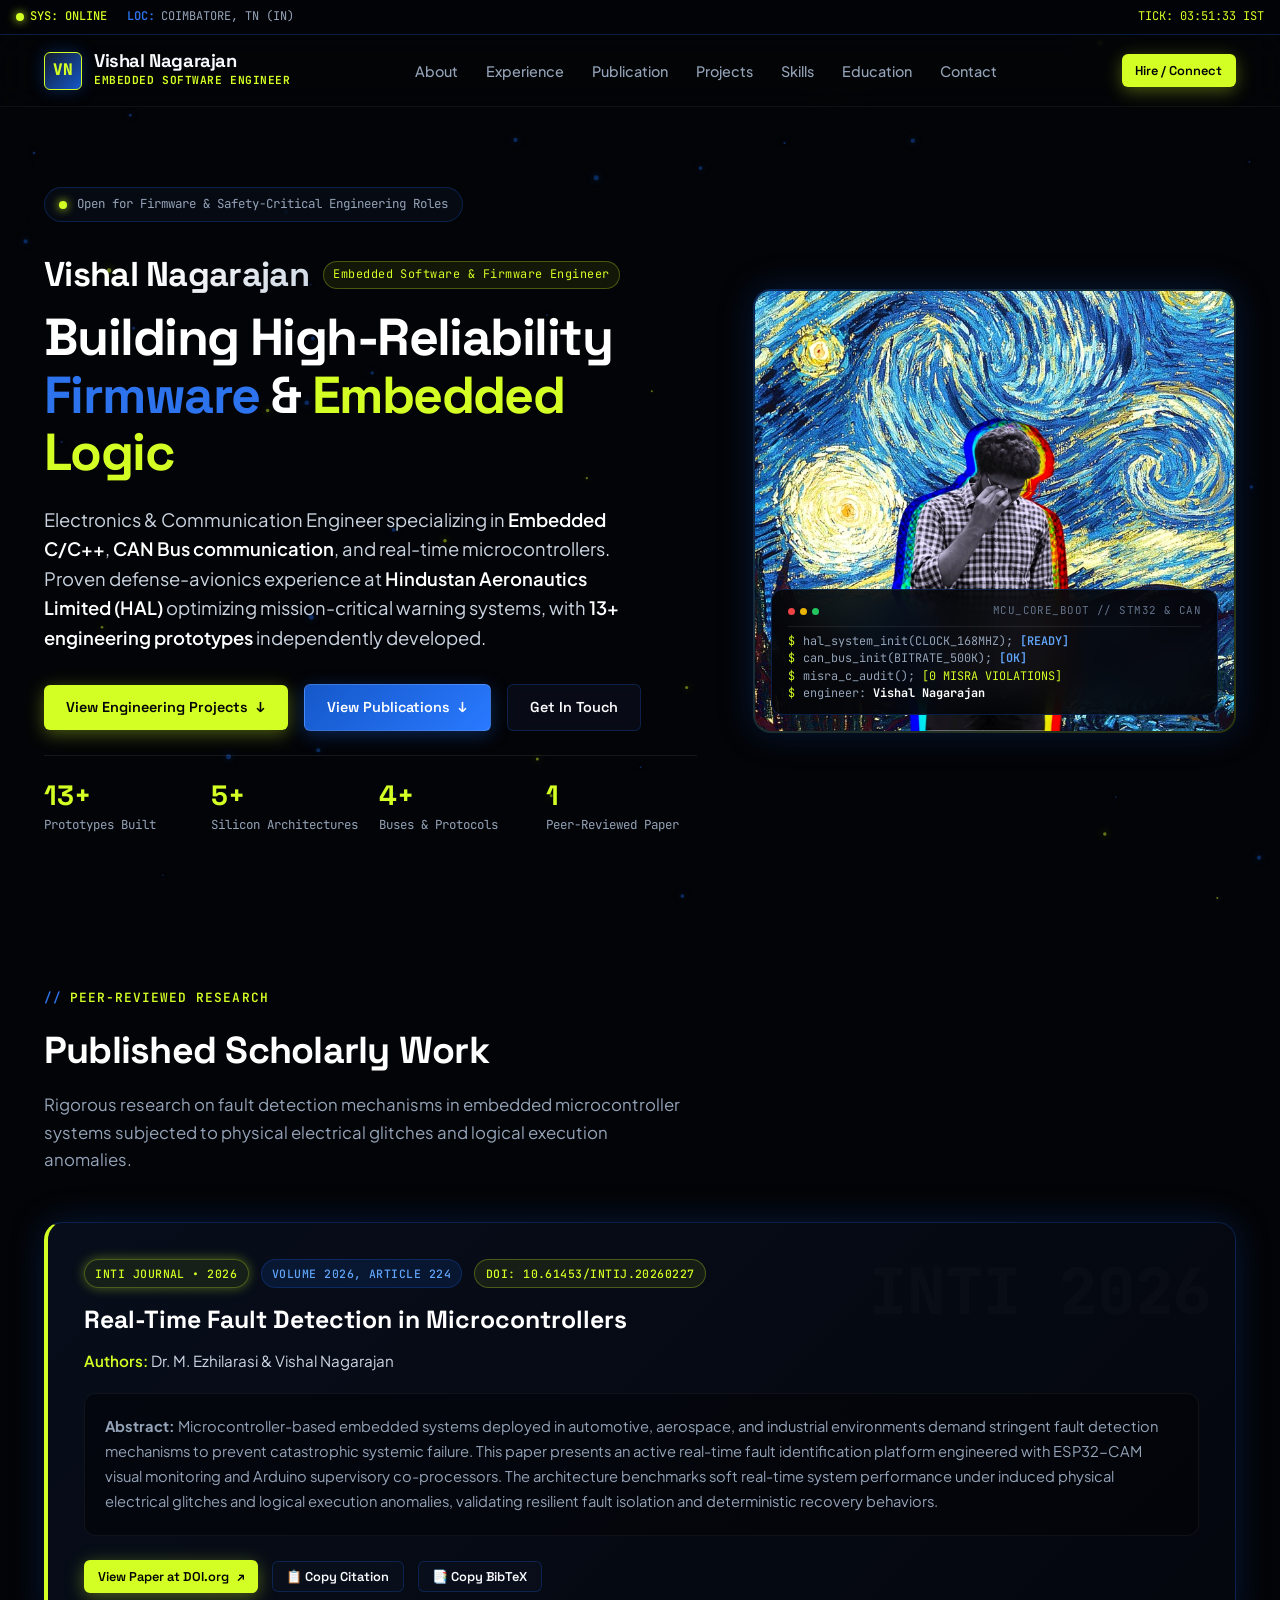
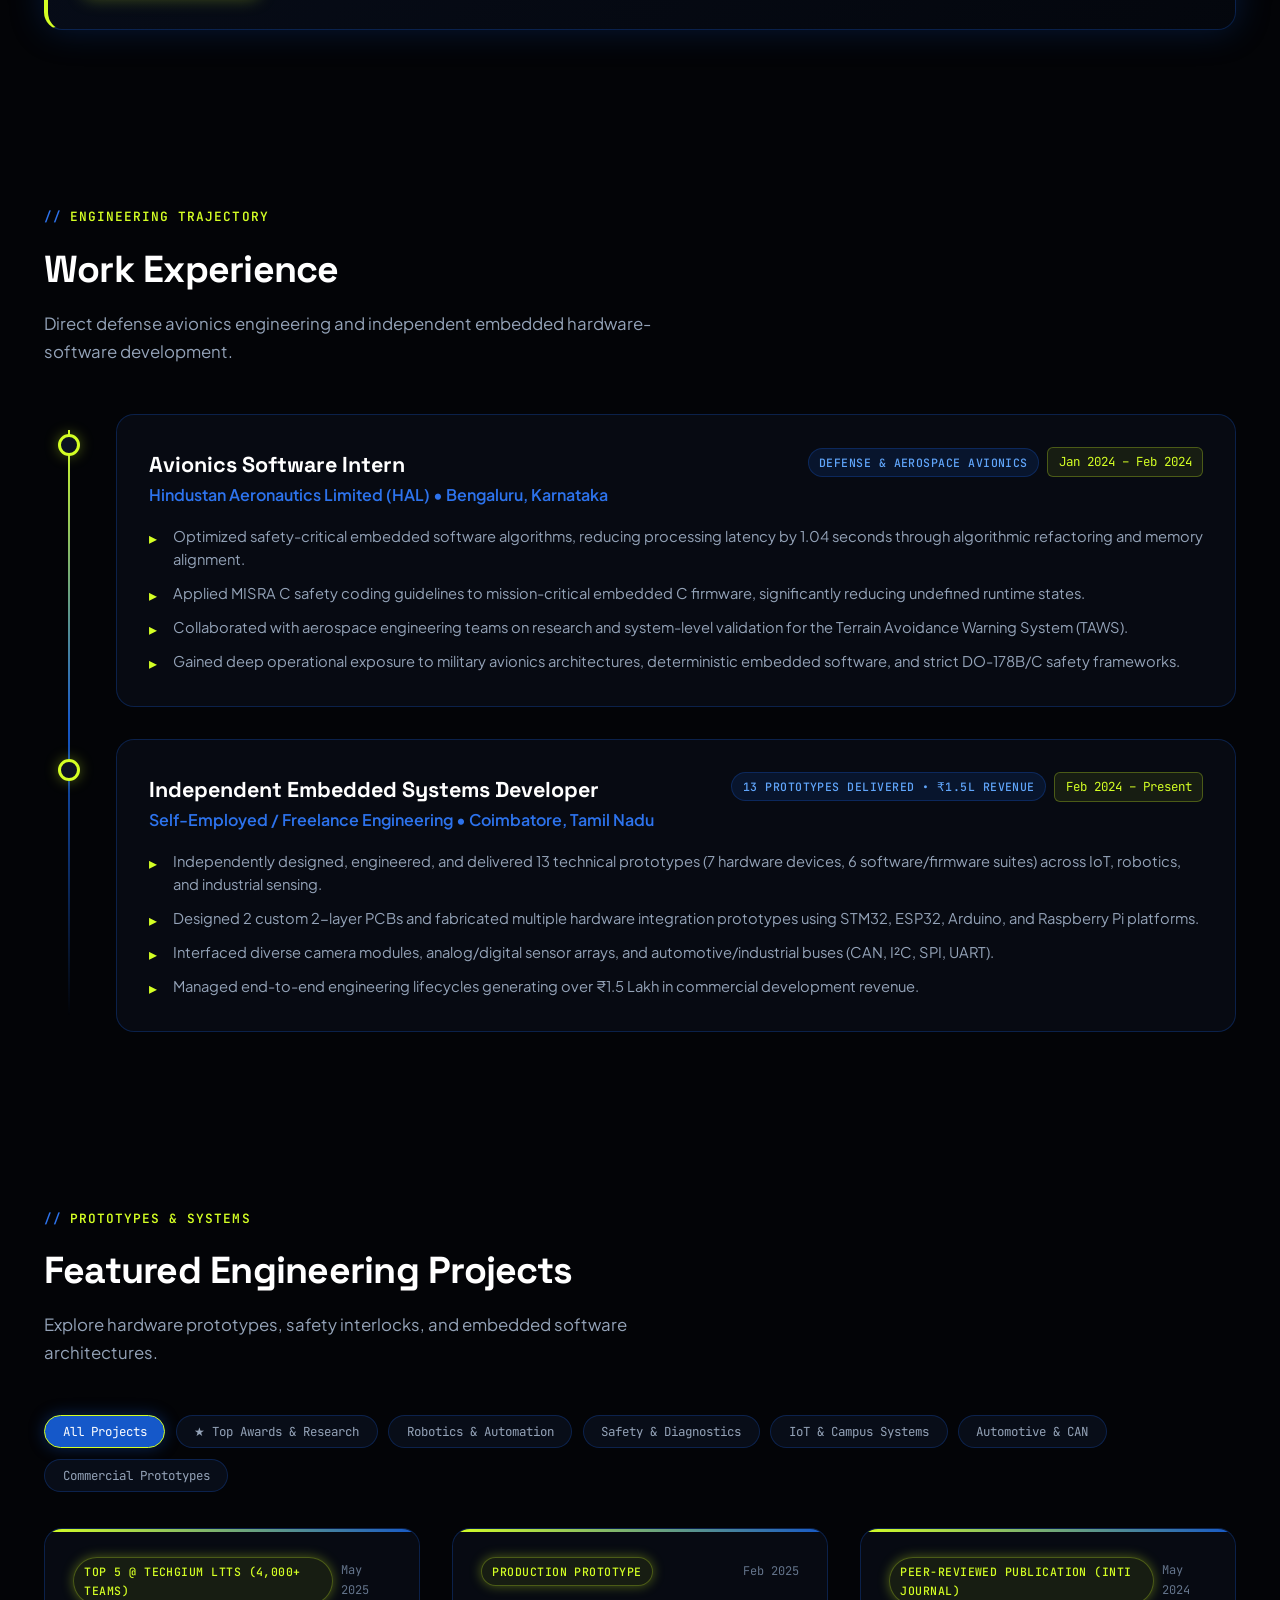
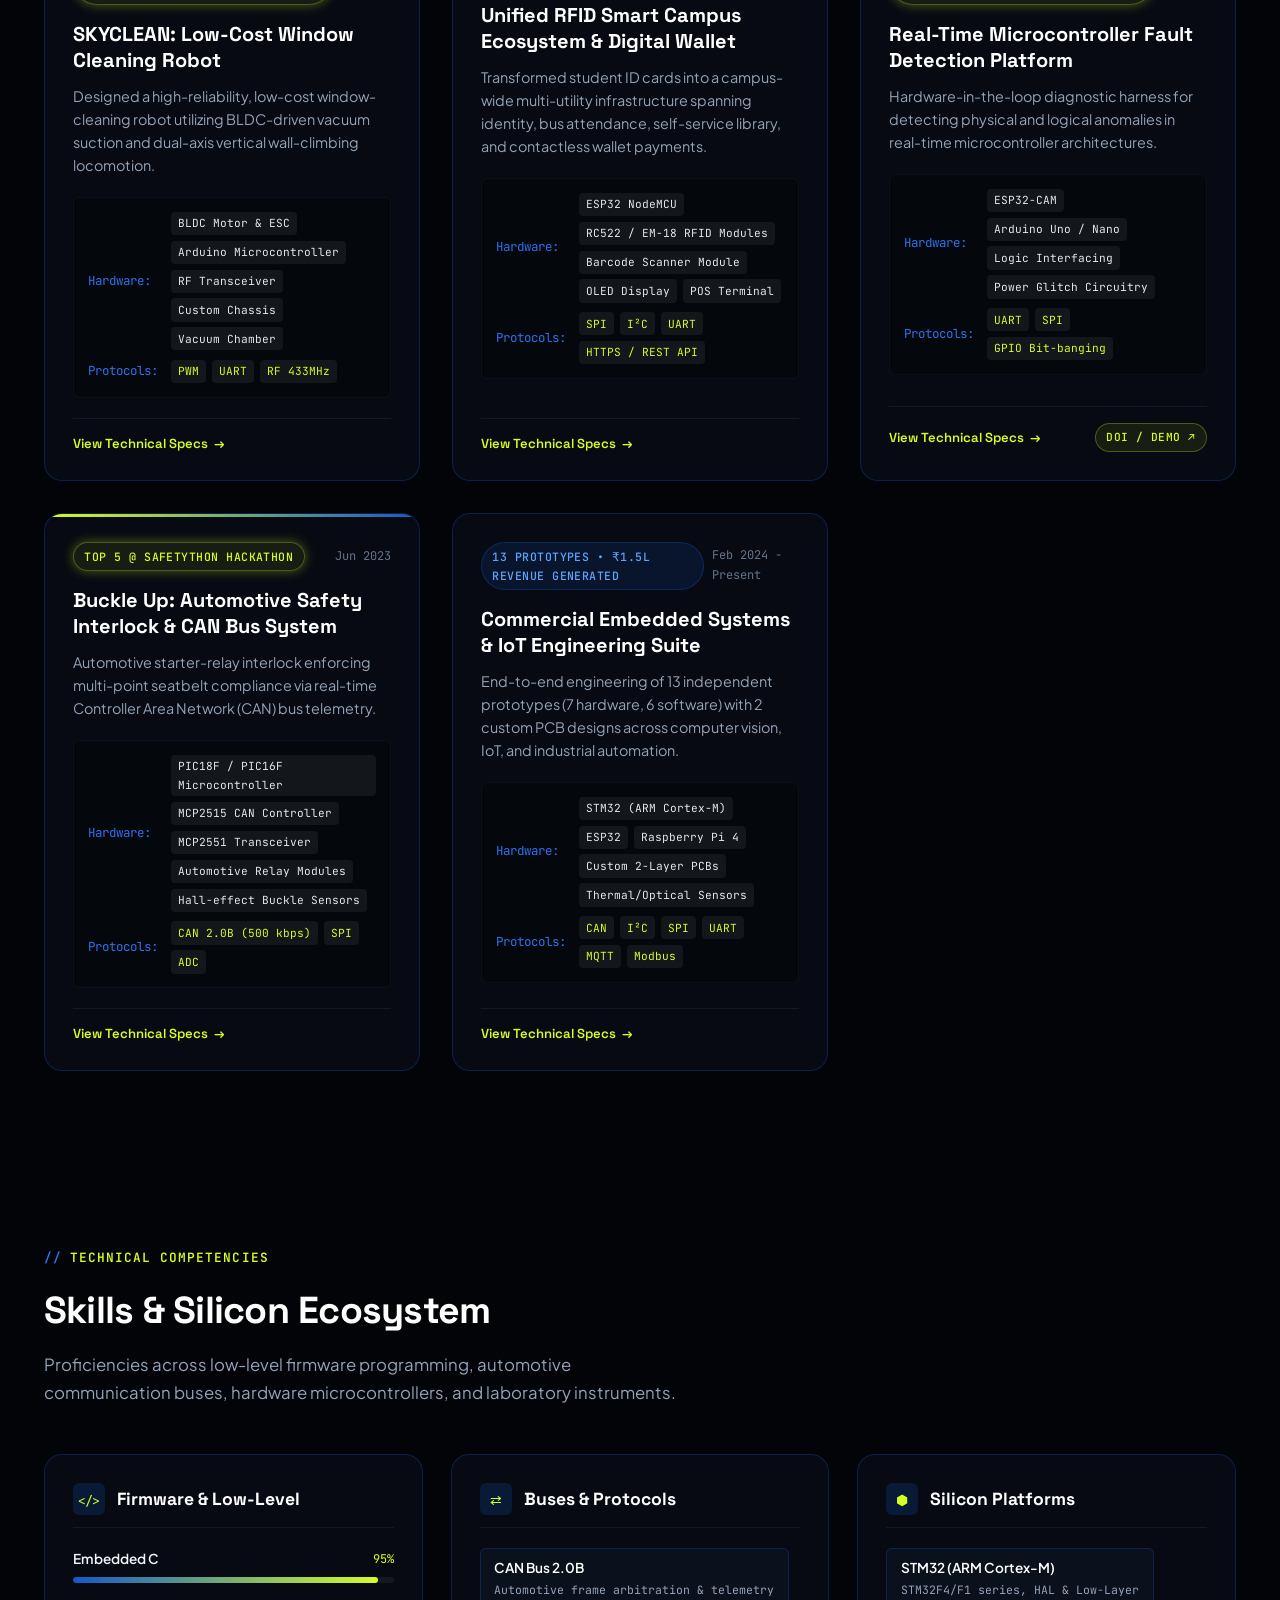
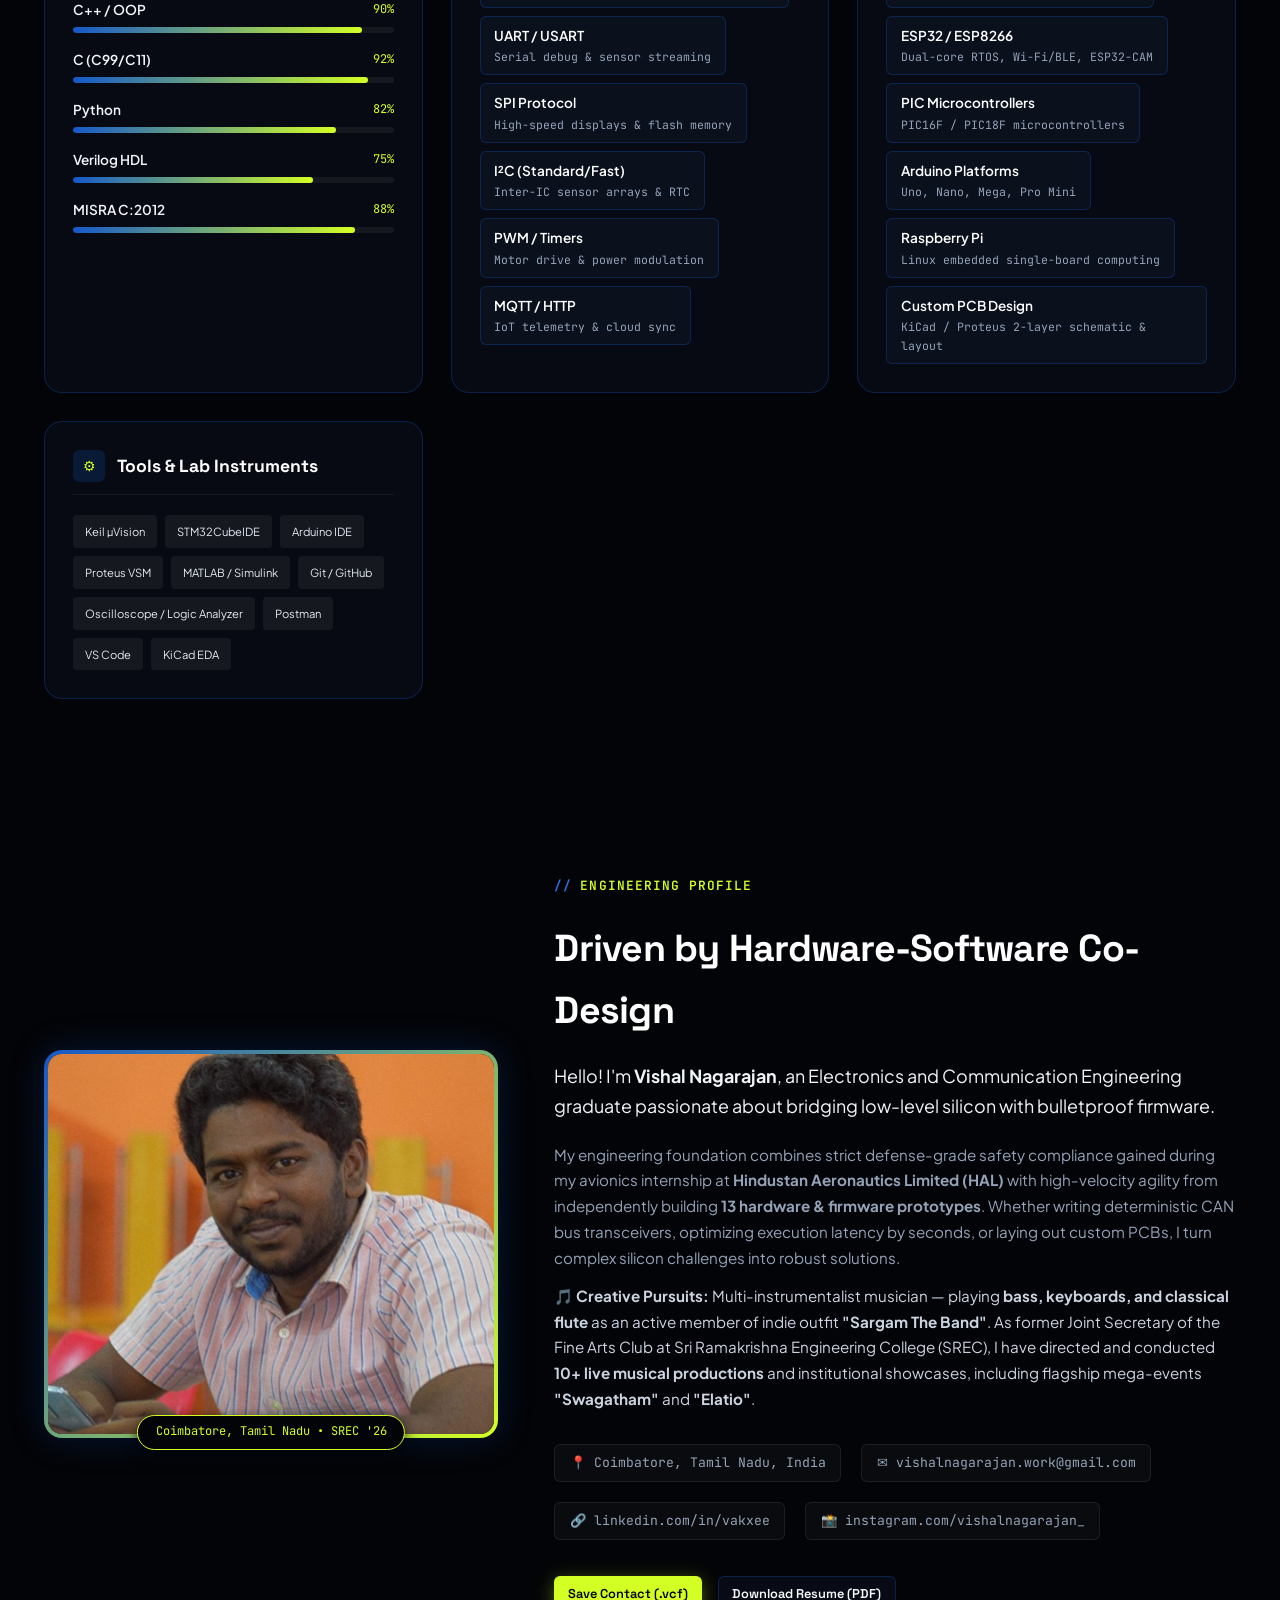
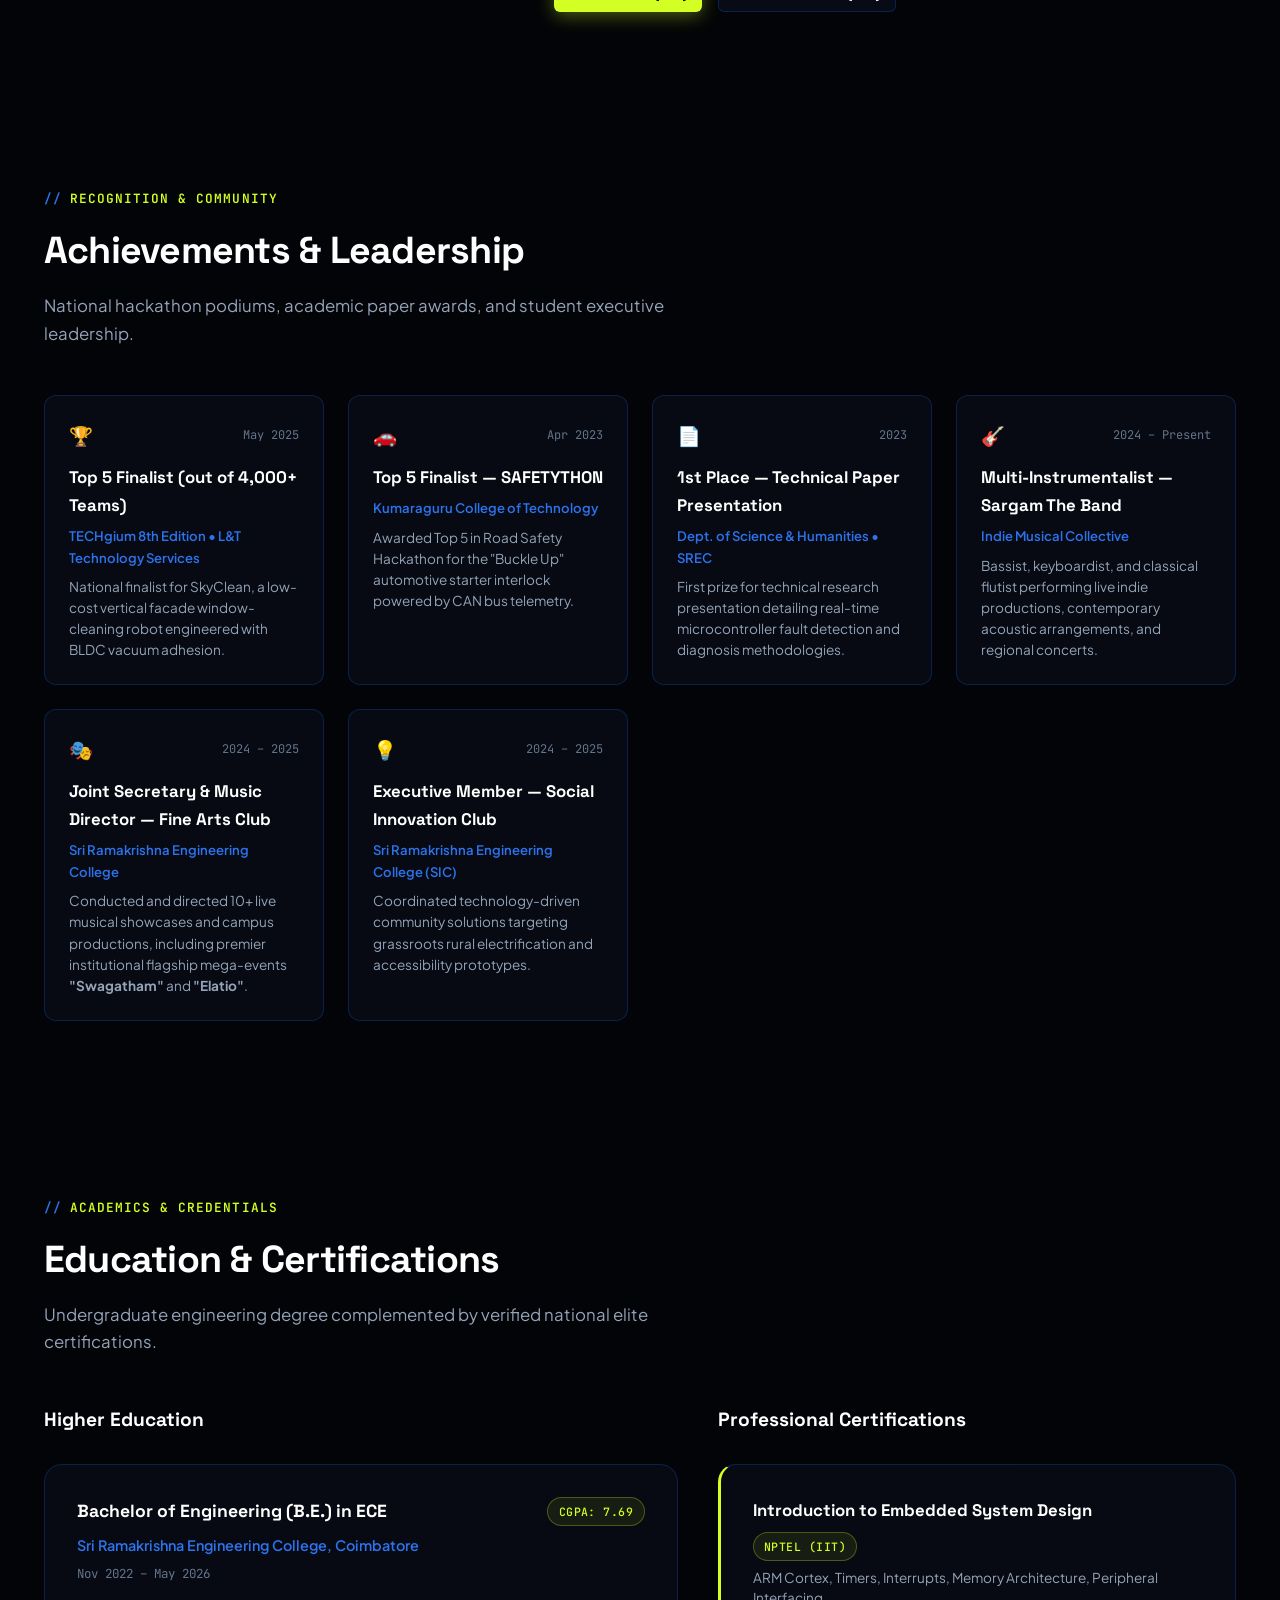
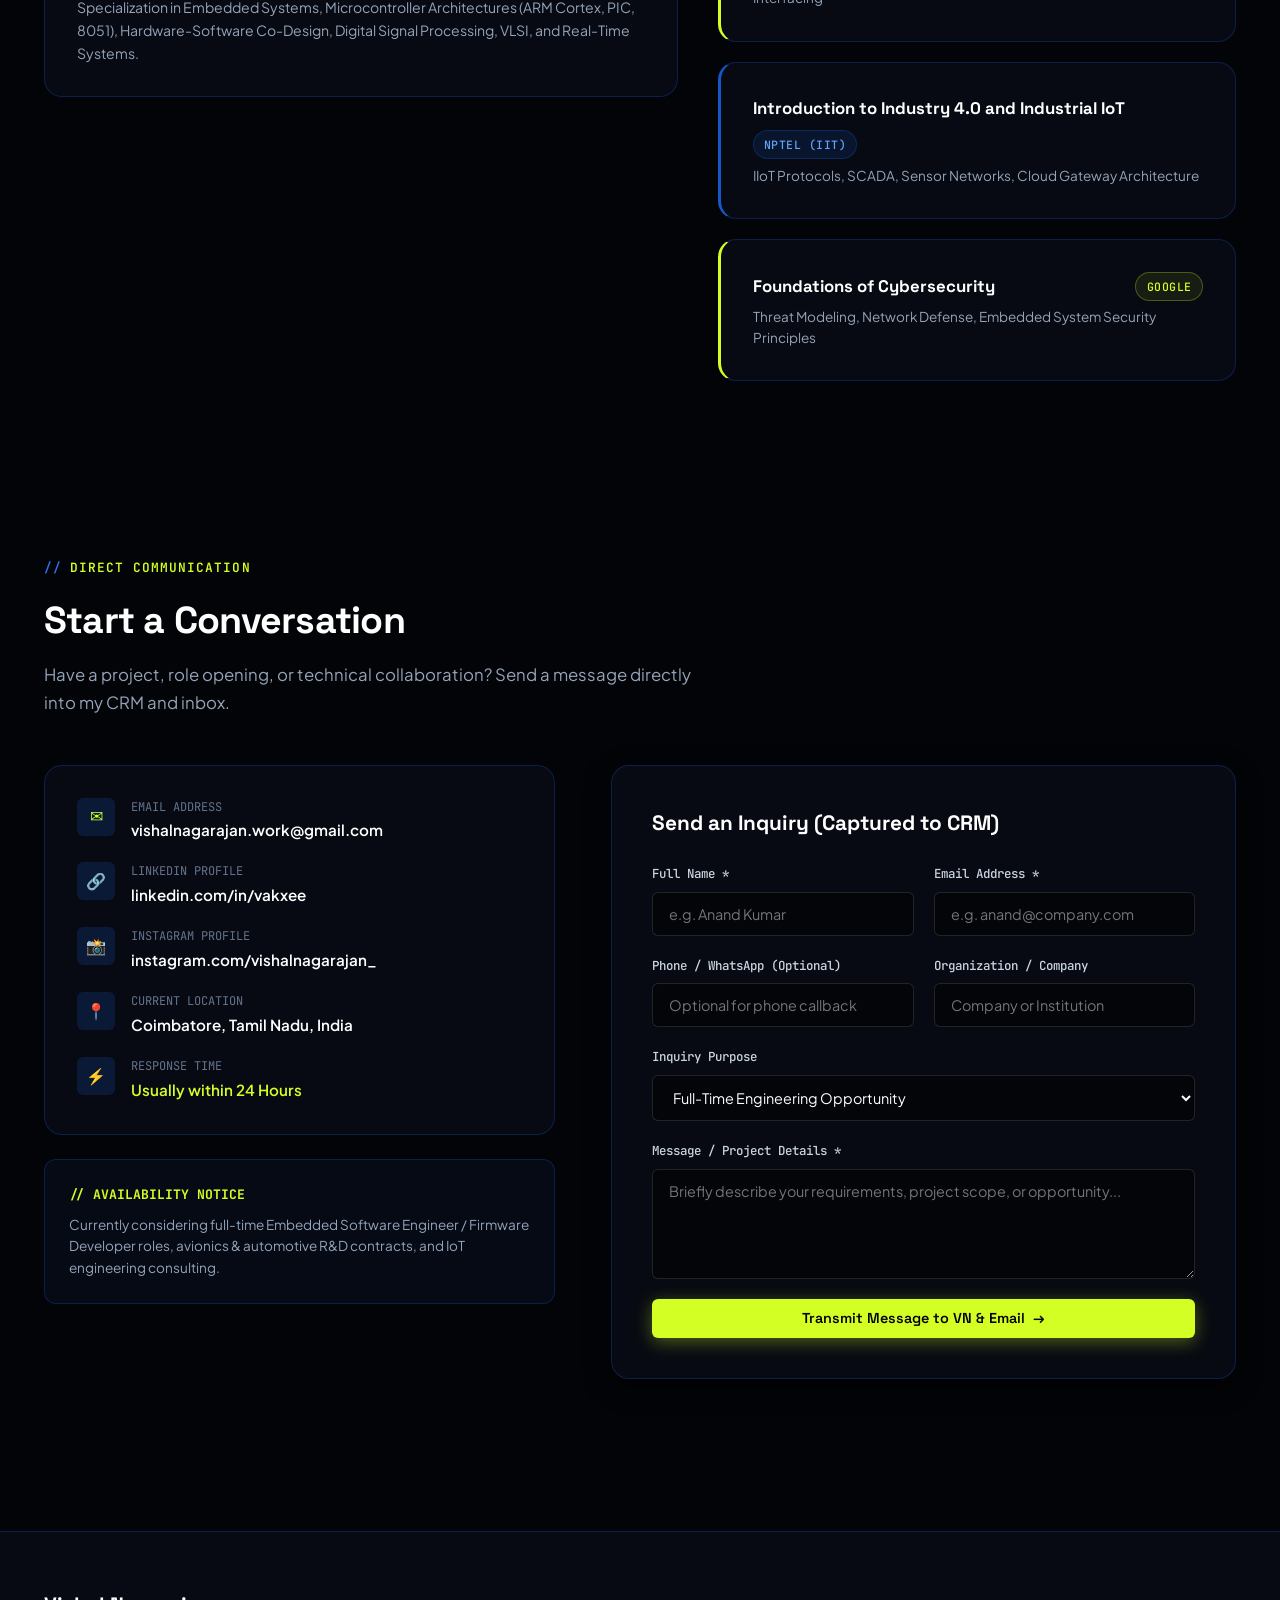
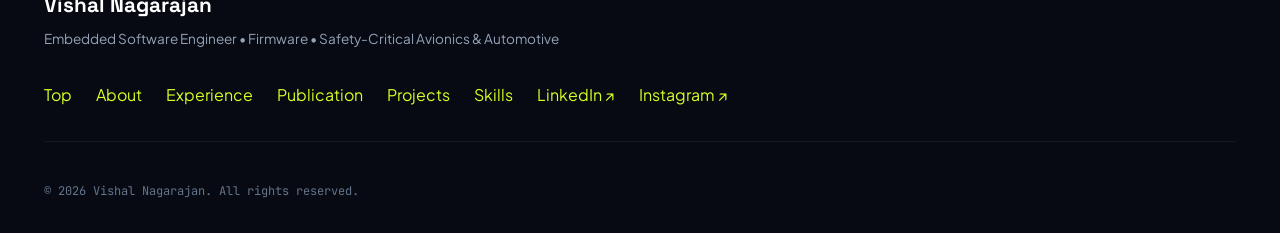
==== index.html @ 69346ceb "Final Commit of Pages Portfolio Site Final Commit" ====
<!DOCTYPE html>
<html lang="en">

<head>
  <meta charset="UTF-8">
  <meta name="viewport" content="width=device-width, initial-scale=1.0">
  <meta http-equiv="X-UA-Compatible" content="ie=edge">

  <!-- SEO Primary Meta Tags -->
  <title>Vishal Nagarajan | Embedded Software Engineer & Firmware Developer</title>
  <meta name="title" content="Vishal Nagarajan | Embedded Software Engineer & Firmware Developer">
  <meta name="description"
    content="Portfolio of Vishal Nagarajan, Embedded Software Engineer specializing in Embedded C/C++, firmware, CAN bus, MISRA C compliance, and microcontroller hardware-software integration. Avionics intern at HAL; published researcher in INTI Journal.">
  <meta name="keywords"
    content="Vishal Nagarajan, Embedded Software Engineer, Firmware Developer, Embedded C, Embedded C++, CAN Bus, MISRA C, Hindustan Aeronautics Limited, HAL, STM32, ESP32, PIC Microcontroller, Coimbatore, SREC, INTI Journal, Real-Time Systems">
  <meta name="author" content="Vishal Nagarajan">
  <meta name="robots" content="index, follow">

  <!-- Open Graph / Facebook / LinkedIn -->
  <meta property="og:type" content="profile">
  <meta property="og:url" content="https://vishalnagarajan.work/">
  <meta property="og:title" content="Vishal Nagarajan | Embedded Software Engineer & Firmware Developer">
  <meta property="og:description"
    content="Embedded Systems & Firmware Engineer with experience in avionics algorithm optimization at HAL, CAN bus protocols, MISRA C compliance, and 13+ engineering prototypes.">
  <meta property="og:image" content="assets/hero-art.jpg">

  <!-- Twitter Meta Tags -->
  <meta property="twitter:card" content="summary_large_image">
  <meta property="twitter:title" content="Vishal Nagarajan | Embedded Software Engineer">
  <meta property="twitter:description"
    content="Embedded C/C++, Microcontrollers, CAN Bus, and Safety-Critical Firmware. Published in INTI Journal 2026.">
  <meta property="twitter:image" content="assets/hero-art.jpg">

  <!-- Favicon (SVG Circuit Badge) -->
  <link rel="icon" type="image/svg+xml"
    href="data:image/svg+xml,<svg xmlns='http://www.w3.org/2000/svg' viewBox='0 0 100 100'><rect width='100' height='100' rx='20' fill='%23030407'/><circle cx='50' cy='50' r='36' stroke='%231558C9' stroke-width='6' fill='none'/><path d='M30 50 L45 65 L70 35' stroke='%23D4FF24' stroke-width='8' stroke-linecap='round' stroke-linejoin='round' fill='none'/></svg>">

  <!-- Stylesheets -->
  <link rel="stylesheet" href="css/style.css">

  <!-- Schema.org Structured Data (JSON-LD) for Search Engines -->
  <script type="application/ld+json">
  {
    "@context": "https://schema.org",
    "@graph": [
      {
        "@type": "Person",
        "@id": "https://vishalnagarajan.work/#person",
        "name": "Vishal Nagarajan",
        "jobTitle": "Embedded Software Engineer",
        "description": "Electronics and Communication Engineering graduate specializing in embedded software development, real-time microcontrollers, CAN communication, and MISRA C compliance.",
        "email": "vishalnagarajan.work@gmail.com",
        "address": {
          "@type": "PostalAddress",
          "addressLocality": "Coimbatore",
          "addressRegion": "Tamil Nadu",
          "addressCountry": "India"
        },
        "alumniOf": {
          "@type": "EducationalOrganization",
          "name": "Sri Ramakrishna Engineering College"
        },
        "sameAs": [
          "https://linkedin.com/in/vakxee",
          "https://instagram.com/vishalnagarajan_"
        ]
      },
      {
        "@type": "ScholarlyArticle",
        "@id": "https://doi.org/10.61453/INTIj.20260227",
        "headline": "Real-Time Fault Detection in Microcontrollers",
        "author": [
          {
            "@type": "Person",
            "name": "Dr. M. Ezhilarasi"
          },
          {
            "@type": "Person",
            "name": "Vishal Nagarajan"
          }
        ],
        "datePublished": "2026",
        "isPartOf": {
          "@type": "Periodical",
          "name": "INTI Journal",
          "volumeNumber": "2026",
          "issueNumber": "224"
        },
        "sameAs": "https://doi.org/10.61453/INTIj.20260227"
      }
    ]
  }
  </script>
</head>

<body>

  <!-- Background Interactive Cyber Particles Canvas -->
  <canvas id="interactive-canvas"></canvas>

  <!-- ==========================================================================
       TOP FIRMWARE TELEMETRY ICKER (Clean & Public)
       ========================================================================== -->
  <aside class="telemetry-ticker" aria-label="Embedded System Status Bar">
    <div class="telemetry-left">
      <span class="status-indicator">
        <span class="pulse-dot"></span>
        <span>SYS: ONLINE</span>
      </span>
      <span class="telemetry-item">
        <span class="telemetry-tag">LOC:</span> COIMBATORE, TN (IN)
      </span>
    </div>
    <div class="telemetry-right">
      <span id="telemetry-clock" class="telemetry-item" style="color: var(--acid-lime);">TICK: --:--:--</span>
    </div>
  </aside>

  <!-- ==========================================================================
       MAIN NAVIGATION
       ========================================================================== -->
  <nav class="main-nav" id="main-navigation">
    <div class="container nav-container">
      <a href="#hero" class="brand-logo" aria-label="Vishal Nagarajan Portfolio Home">
        <div class="brand-icon" id="brand-logo-icon" title="Vishal Nagarajan">VN</div>
        <div class="brand-name">
          <span class="name">Vishal Nagarajan</span>
          <span class="role">Embedded Software Engineer</span>
        </div>
      </a>

      <ul class="nav-links">
        <li><a href="#about" class="nav-link">About</a></li>
        <li><a href="#experience" class="nav-link">Experience</a></li>
        <li><a href="#publication" class="nav-link">Publication</a></li>
        <li><a href="#projects" class="nav-link">Projects</a></li>
        <li><a href="#skills" class="nav-link">Skills</a></li>
        <li><a href="#education" class="nav-link">Education</a></li>
        <li><a href="#contact" class="nav-link">Contact</a></li>
      </ul>

      <div class="nav-actions">
        <a href="#contact" class="btn btn-primary btn-sm">Hire / Connect</a>
        <button class="mobile-menu-btn" id="mobile-menu-toggle" aria-label="Toggle navigation menu">
          ☰
        </button>
      </div>
    </div>
  </nav>

  <main>
    <!-- ==========================================================================
         HERO SECTION
         ========================================================================== -->
    <section class="hero-section" id="hero">
      <div class="container">
        <div class="hero-grid">

          <div class="hero-content">
            <div class="hero-status-pill">
              <span class="pulse-dot"></span>
              <span>Open for Firmware & Safety-Critical Engineering Roles</span>
            </div>

            <div class="hero-intro-header">
              <div class="hero-name-badge">
                <span class="hero-engineer-name">Vishal Nagarajan</span>
                <span class="hero-engineer-pill">Embedded Software &amp; Firmware Engineer</span>
              </div>
              <h1 class="hero-tagline">
                Building High-Reliability
                <span class="highlight-cobalt">Firmware</span> &amp;
                <span class="highlight-lime">Embedded Logic</span>
              </h1>
            </div>

            <p class="hero-subtitle">
              Electronics &amp; Communication Engineer specializing in <strong>Embedded C/C++</strong>,
              <strong>CAN Bus communication</strong>, and real-time microcontrollers.
              Proven defense-avionics experience at <strong>Hindustan Aeronautics Limited (HAL)</strong> optimizing
              mission-critical warning systems, with <strong>13+ engineering prototypes</strong> independently
              developed.
            </p>

            <div class="hero-cta-group">
              <a href="#projects" class="btn btn-primary">
                <span>View Engineering Projects</span>
                <span>↓</span>
              </a>
              <a href="#publication" class="btn btn-cobalt">
                <span>View Publications</span>
                <span>↓</span>
              </a>
              <a href="#contact" class="btn btn-outline">
                <span>Get In Touch</span>
              </a>
            </div>

            <div class="hero-stats-row">
              <div class="stat-item">
                <span class="stat-value">13+</span>
                <span class="stat-label">Prototypes Built</span>
              </div>
              <div class="stat-item">
                <span class="stat-value">5+</span>
                <span class="stat-label">Silicon Architectures</span>
              </div>
              <div class="stat-item">
                <span class="stat-value">4+</span>
                <span class="stat-label">Buses &amp; Protocols</span>
              </div>
              <div class="stat-item">
                <span class="stat-value">1</span>
                <span class="stat-label">Peer-Reviewed Paper</span>
              </div>
            </div>
          </div>

          <!-- Hero Visual: Starry Night Chromatic Portrait & Live Boot Terminal -->
          <div class="hero-visual-card">
            <div class="hero-frame-outer">
              <div class="hero-frame-inner">
                <img src="assets/hero-art.jpg"
                  alt="Vishal Nagarajan artistic chromatic portrait with Starry Night aesthetic" class="hero-art-img"
                  width="1200" height="675" loading="eager">

                <div class="hero-floating-terminal">
                  <div class="terminal-header">
                    <div class="terminal-dots">
                      <span class="terminal-dot red"></span>
                      <span class="terminal-dot yellow"></span>
                      <span class="terminal-dot green"></span>
                    </div>
                    <span class="terminal-title">MCU_CORE_BOOT // STM32 &amp; CAN</span>
                  </div>
                  <div class="terminal-line">
                    <span class="term-prompt">$</span>
                    <span>hal_system_init(CLOCK_168MHZ); <span class="term-highlight">[READY]</span></span>
                  </div>
                  <div class="terminal-line">
                    <span class="term-prompt">$</span>
                    <span>can_bus_init(BITRATE_500K); <span class="term-highlight">[OK]</span></span>
                  </div>
                  <div class="terminal-line">
                    <span class="term-prompt">$</span>
                    <span>misra_c_audit(); <span style="color: var(--acid-lime);">[0 MISRA VIOLATIONS]</span></span>
                  </div>
                  <div class="terminal-line">
                    <span class="term-prompt">$</span>
                    <span>engineer: <strong style="color: #ffffff;">Vishal Nagarajan</strong></span>
                  </div>
                </div>
              </div>
            </div>
          </div>

        </div>
      </div>
    </section>

    <!-- ==========================================================================
         RESEARCH & PUBLICATION SHOWCASE (INTI JOURNAL 2026)
         ========================================================================== -->
    <section class="section" id="publication">
      <div class="container">
        <div class="section-header">
          <span class="section-tag">Peer-Reviewed Research</span>
          <h2 class="section-title">Published Scholarly Work</h2>
          <p class="section-desc">
            Rigorous research on fault detection mechanisms in embedded microcontroller systems subjected to physical
            electrical glitches and logical execution anomalies.
          </p>
        </div>

        <div id="publications-container">
          <!-- Dynamically populated by js/app.js -->
        </div>
      </div>
    </section>

    <!-- ==========================================================================
         WORK EXPERIENCE SECTION (Dynamic & Editable in CRM)
         ========================================================================== -->
    <section class="section" id="experience">
      <div class="container">
        <div class="section-header">
          <span class="section-tag">Engineering Trajectory</span>
          <h2 class="section-title">Work Experience</h2>
          <p class="section-desc">
            Direct defense avionics engineering and independent embedded hardware-software development.
          </p>
        </div>

        <div class="timeline" id="experience-container">
          <!-- Dynamically populated by js/app.js -->
        </div>
      </div>
    </section>

    <!-- ==========================================================================
         PROJECTS SECTION & DYNAMIC FILTER
         ========================================================================== -->
    <section class="section" id="projects">
      <div class="container">
        <div class="section-header">
          <span class="section-tag">Prototypes &amp; Systems</span>
          <h2 class="section-title">Featured Engineering Projects</h2>
          <p class="section-desc">
            Explore hardware prototypes, safety interlocks, and embedded software architectures.
          </p>
        </div>

        <div class="projects-filter-bar">
          <button class="filter-btn active" data-filter="all">All Projects</button>
          <button class="filter-btn" data-filter="featured">★ Top Awards &amp; Research</button>
          <button class="filter-btn" data-filter="robotics">Robotics &amp; Automation</button>
          <button class="filter-btn" data-filter="safety">Safety &amp; Diagnostics</button>
          <button class="filter-btn" data-filter="iot">IoT &amp; Campus Systems</button>
          <button class="filter-btn" data-filter="automotive">Automotive &amp; CAN</button>
          <button class="filter-btn" data-filter="freelance">Commercial Prototypes</button>
        </div>

        <div class="projects-grid" id="projects-container">
          <!-- Dynamically populated by js/app.js from getStoredPortfolioData() -->
        </div>
      </div>
    </section>

    <!-- ==========================================================================
         SKILLS & HARDWARE ARCHITECTURE MATRIX
         ========================================================================== -->
    <section class="section" id="skills">
      <div class="container">
        <div class="section-header">
          <span class="section-tag">Technical Competencies</span>
          <h2 class="section-title">Skills &amp; Silicon Ecosystem</h2>
          <p class="section-desc">
            Proficiencies across low-level firmware programming, automotive communication buses, hardware
            microcontrollers, and laboratory instruments.
          </p>
        </div>

        <div class="skills-grid">

          <!-- Column 1: Firmware & Programming -->
          <div class="skill-category-card">
            <div class="skill-cat-header">
              <div class="cat-icon">&lt;/&gt;</div>
              <h3 class="skill-cat-title">Firmware &amp; Low-Level</h3>
            </div>
            <div class="skill-bar-list" id="skills-programming-list">
              <div class="skill-bar-item">
                <div class="skill-info">
                  <span class="skill-name">Embedded C</span>
                  <span class="skill-pct">95%</span>
                </div>
                <div class="skill-track">
                  <div class="skill-progress" style="width: 95%;"></div>
                </div>
              </div>
              <div class="skill-bar-item">
                <div class="skill-info">
                  <span class="skill-name">C++ / Object-Oriented</span>
                  <span class="skill-pct">90%</span>
                </div>
                <div class="skill-track">
                  <div class="skill-progress" style="width: 90%;"></div>
                </div>
              </div>
              <div class="skill-bar-item">
                <div class="skill-info">
                  <span class="skill-name">MISRA C:2012 Guidelines</span>
                  <span class="skill-pct">88%</span>
                </div>
                <div class="skill-track">
                  <div class="skill-progress" style="width: 88%;"></div>
                </div>
              </div>
              <div class="skill-bar-item">
                <div class="skill-info">
                  <span class="skill-name">Python (Automation &amp; Scripting)</span>
                  <span class="skill-pct">82%</span>
                </div>
                <div class="skill-track">
                  <div class="skill-progress" style="width: 82%;"></div>
                </div>
              </div>
              <div class="skill-bar-item">
                <div class="skill-info">
                  <span class="skill-name">Verilog HDL (Digital Logic)</span>
                  <span class="skill-pct">75%</span>
                </div>
                <div class="skill-track">
                  <div class="skill-progress" style="width: 75%;"></div>
                </div>
              </div>
            </div>
          </div>

          <!-- Column 2: Communication Protocols & Busses -->
          <div class="skill-category-card">
            <div class="skill-cat-header">
              <div class="cat-icon">⇄</div>
              <h3 class="skill-cat-title">Buses &amp; Protocols</h3>
            </div>
            <div class="chips-cloud" id="skills-protocols-list">
              <div class="hardware-chip">
                <span class="chip-name">CAN Bus 2.0B</span>
                <span class="chip-desc">Automotive frame arbitration &amp; fault frames</span>
              </div>
              <div class="hardware-chip">
                <span class="chip-name">UART / USART</span>
                <span class="chip-desc">High-speed serial debug &amp; sensor streams</span>
              </div>
              <div class="hardware-chip">
                <span class="chip-name">SPI Protocol</span>
                <span class="chip-desc">Flash memories, transceivers &amp; displays</span>
              </div>
              <div class="hardware-chip">
                <span class="chip-name">I²C Bus</span>
                <span class="chip-desc">Multi-drop sensor arrays &amp; RTCs</span>
              </div>
              <div class="hardware-chip">
                <span class="chip-name">PWM &amp; Timers</span>
                <span class="chip-desc">BLDC motor actuation &amp; pulse capture</span>
              </div>
              <div class="hardware-chip">
                <span class="chip-name">MQTT &amp; HTTP REST</span>
                <span class="chip-desc">IoT telemetry bridges &amp; payments</span>
              </div>
            </div>
          </div>

          <!-- Column 3: Silicon & Platforms -->
          <div class="skill-category-card">
            <div class="skill-cat-header">
              <div class="cat-icon">⬢</div>
              <h3 class="skill-cat-title">Silicon Platforms</h3>
            </div>
            <div class="chips-cloud" id="skills-hardware-list">
              <div class="hardware-chip">
                <span class="chip-name">STM32 (ARM Cortex-M)</span>
                <span class="chip-desc">HAL &amp; Low-Layer (LL) driver programming</span>
              </div>
              <div class="hardware-chip">
                <span class="chip-name">ESP32 / ESP8266</span>
                <span class="chip-desc">Dual-core FreeRTOS, ESP32-CAM visual processing</span>
              </div>
              <div class="hardware-chip">
                <span class="chip-name">PIC Microcontrollers</span>
                <span class="chip-desc">PIC18F/16F hardware timers &amp; CAN bridges</span>
              </div>
              <div class="hardware-chip">
                <span class="chip-name">Arduino Platforms</span>
                <span class="chip-desc">Rapid breadboard hardware verification</span>
              </div>
              <div class="hardware-chip">
                <span class="chip-name">Raspberry Pi</span>
                <span class="chip-desc">Embedded Linux &amp; gateway telemetry</span>
              </div>
              <div class="hardware-chip">
                <span class="chip-name">Custom PCB Layout</span>
                <span class="chip-desc">2-Layer schematic, routing, grounding &amp; fabrication</span>
              </div>
            </div>
          </div>

          <!-- Column 4: Tools & Instruments -->
          <div class="skill-category-card">
            <div class="skill-cat-header">
              <div class="cat-icon">⚙</div>
              <h3 class="skill-cat-title">Tools &amp; Lab Instruments</h3>
            </div>
            <div class="chips-cloud" id="skills-tools-list">
              <span class="spec-chip" style="padding: 0.45rem 0.75rem;">Keil µVision</span>
              <span class="spec-chip" style="padding: 0.45rem 0.75rem;">STM32CubeIDE</span>
              <span class="spec-chip" style="padding: 0.45rem 0.75rem;">Proteus VSM</span>
              <span class="spec-chip" style="padding: 0.45rem 0.75rem;">MATLAB / Simulink</span>
              <span class="spec-chip" style="padding: 0.45rem 0.75rem;">Git &amp; GitHub</span>
              <span class="spec-chip" style="padding: 0.45rem 0.75rem;">Digital Oscilloscope</span>
              <span class="spec-chip" style="padding: 0.45rem 0.75rem;">Logic Analyzer</span>
              <span class="spec-chip" style="padding: 0.45rem 0.75rem;">KiCad EDA</span>
              <span class="spec-chip" style="padding: 0.45rem 0.75rem;">Razorpay API</span>
              <span class="spec-chip" style="padding: 0.45rem 0.75rem;">VS Code</span>
            </div>
          </div>

        </div>
      </div>
    </section>

    <!-- ==========================================================================
         ABOUT ME & LEADERSHIP
         ========================================================================== -->
    <section class="section" id="about">
      <div class="container">
        <div class="about-grid">

          <div class="about-avatar-card">
            <div class="about-avatar-inner">
              <img src="assets/avatar-round.jpg" alt="Vishal Nagarajan portrait" class="about-avatar-img" width="500"
                height="500" loading="lazy">
            </div>
            <div class="about-avatar-badge">
              <span>Coimbatore, Tamil Nadu • SREC '26</span>
            </div>
          </div>

          <div class="about-text-content">
            <span class="section-tag">Engineering Profile</span>
            <h2 class="section-title">Driven by Hardware-Software Co-Design</h2>

            <p class="about-bio-lead">
              Hello! I'm <strong>Vishal Nagarajan</strong>, an Electronics and Communication Engineering graduate
              passionate about bridging low-level silicon with bulletproof firmware.
            </p>

            <p class="about-bio-sub">
              My engineering foundation combines strict defense-grade safety compliance gained during my avionics
              internship at <strong>Hindustan Aeronautics Limited (HAL)</strong> with high-velocity agility from
              independently building <strong>13 hardware &amp; firmware prototypes</strong>. Whether writing
              deterministic CAN bus transceivers, optimizing execution latency by seconds, or laying out custom PCBs, I
              turn complex silicon challenges into robust solutions.
            </p>

            <p class="about-bio-sub" style="font-size: 0.95rem; color: #cbd5e1; margin-top: -0.5rem;">
              🎵 <strong>Creative Pursuits:</strong> Multi-instrumentalist musician — playing <strong>bass, keyboards,
                and classical flute</strong> as an active member of indie outfit <strong>"Sargam The Band"</strong>. As
              former Joint Secretary of the Fine Arts Club at Sri Ramakrishna Engineering College (SREC), I have
              directed and conducted <strong>10+ live musical productions</strong> and institutional showcases,
              including flagship mega-events <strong>"Swagatham"</strong> and <strong>"Elatio"</strong>.
            </p>

            <div class="about-contact-links">
              <div class="contact-chip-item">
                <span>📍</span>
                <span>Coimbatore, Tamil Nadu, India</span>
              </div>
              <a href="mailto:vishalnagarajan.work@gmail.com" class="contact-chip-item">
                <span>✉</span>
                <span>vishalnagarajan.work@gmail.com</span>
              </a>
              <a href="https://linkedin.com/in/vakxee" target="_blank" rel="noopener noreferrer"
                class="contact-chip-item">
                <span>🔗</span>
                <span>linkedin.com/in/vakxee</span>
              </a>
              <a href="https://instagram.com/vishalnagarajan_" target="_blank" rel="noopener noreferrer"
                class="contact-chip-item">
                <span>📸</span>
                <span>instagram.com/vishalnagarajan_</span>
              </a>
            </div>

            <div style="padding-top: 1rem; display: flex; gap: 1rem; flex-wrap: wrap;">
              <button class="btn btn-primary btn-sm" id="download-vcard-btn">
                <span>Save Contact (.vcf)</span>
              </button>
              <a href="Vishal_Nagarajan_Resume.pdf" download="Vishal_Nagarajan_Resume.pdf" target="_blank"
                rel="noopener noreferrer" class="btn btn-outline btn-sm">
                <span>Download Resume (PDF)</span>
              </a>
            </div>
          </div>

        </div>
      </div>
    </section>

    <!-- ==========================================================================
         ACHIEVEMENTS & LEADERSHIP CARDS
         ========================================================================== -->
    <section class="section" id="achievements">
      <div class="container">
        <div class="section-header">
          <span class="section-tag">Recognition &amp; Community</span>
          <h2 class="section-title">Achievements &amp; Leadership</h2>
          <p class="section-desc">
            National hackathon podiums, academic paper awards, and student executive leadership.
          </p>
        </div>

        <div class="achievements-grid">

          <div class="achievement-card">
            <div class="achievement-top">
              <span class="achievement-icon">🏆</span>
              <span class="achievement-year">May 2025</span>
            </div>
            <h3 class="achievement-title">Top 5 Finalist (out of 4,000+ Teams)</h3>
            <div class="achievement-org">TECHgium 8th Edition • L&amp;T Technology Services</div>
            <p class="achievement-detail">
              National finalist for SkyClean, a low-cost vertical facade window-cleaning robot engineered with BLDC
              vacuum adhesion.
            </p>
          </div>

          <div class="achievement-card">
            <div class="achievement-top">
              <span class="achievement-icon">🚗</span>
              <span class="achievement-year">Apr 2023</span>
            </div>
            <h3 class="achievement-title">Top 5 Finalist — SAFETYTHON</h3>
            <div class="achievement-org">Kumaraguru College of Technology</div>
            <p class="achievement-detail">
              Awarded Top 5 in Road Safety Hackathon for the "Buckle Up" automotive starter interlock powered by CAN bus
              telemetry.
            </p>
          </div>

          <div class="achievement-card">
            <div class="achievement-top">
              <span class="achievement-icon">📄</span>
              <span class="achievement-year">2023</span>
            </div>
            <h3 class="achievement-title">1st Place — Technical Paper Presentation</h3>
            <div class="achievement-org">Dept. of Science &amp; Humanities • SREC</div>
            <p class="achievement-detail">
              First prize for technical research presentation detailing real-time microcontroller fault detection and
              diagnosis methodologies.
            </p>
          </div>

          <div class="achievement-card">
            <div class="achievement-top">
              <span class="achievement-icon">🎸</span>
              <span class="achievement-year">2024 – Present</span>
            </div>
            <h3 class="achievement-title">Multi-Instrumentalist — Sargam The Band</h3>
            <div class="achievement-org">Indie Musical Collective</div>
            <p class="achievement-detail">
              Bassist, keyboardist, and classical flutist performing live indie productions, contemporary acoustic
              arrangements, and regional concerts.
            </p>
          </div>

          <div class="achievement-card">
            <div class="achievement-top">
              <span class="achievement-icon">🎭</span>
              <span class="achievement-year">2024 – 2025</span>
            </div>
            <h3 class="achievement-title">Joint Secretary &amp; Music Director — Fine Arts Club</h3>
            <div class="achievement-org">Sri Ramakrishna Engineering College</div>
            <p class="achievement-detail">
              Conducted and directed 10+ live musical showcases and campus productions, including premier institutional
              flagship mega-events <strong>"Swagatham"</strong> and <strong>"Elatio"</strong>.
            </p>
          </div>

          <div class="achievement-card">
            <div class="achievement-top">
              <span class="achievement-icon">💡</span>
              <span class="achievement-year">2024 – 2025</span>
            </div>
            <h3 class="achievement-title">Executive Member — Social Innovation Club</h3>
            <div class="achievement-org">Sri Ramakrishna Engineering College (SIC)</div>
            <p class="achievement-detail">
              Coordinated technology-driven community solutions targeting grassroots rural electrification and
              accessibility prototypes.
            </p>
          </div>

        </div>
      </div>
    </section>

    <!-- ==========================================================================
         EDUCATION & CERTIFICATIONS (Higher Education Only)
         ========================================================================== -->
    <section class="section" id="education">
      <div class="container">
        <div class="section-header">
          <span class="section-tag">Academics &amp; Credentials</span>
          <h2 class="section-title">Education &amp; Certifications</h2>
          <p class="section-desc">
            Undergraduate engineering degree complemented by verified national elite certifications.
          </p>
        </div>

        <div style="display: grid; grid-template-columns: 1.1fr 0.9fr; gap: 2.5rem;">

          <!-- Higher Education Column -->
          <div style="display: flex; flex-direction: column; gap: 1.25rem;">
            <h3 style="font-family: var(--font-heading); font-size: 1.2rem; color: #fff; margin-bottom: 0.5rem;">
              Higher Education
            </h3>

            <div class="timeline-card">
              <div
                style="display: flex; justify-content: space-between; align-items: flex-start; margin-bottom: 0.5rem; flex-wrap: wrap; gap: 0.5rem;">
                <h4 style="font-family: var(--font-heading); font-size: 1.1rem; color: #fff;">
                  Bachelor of Engineering (B.E.) in ECE
                </h4>
                <span class="badge badge-lime">CGPA: 7.69</span>
              </div>
              <div style="color: var(--cobalt-light); font-weight: 600; font-size: 0.9rem; margin-bottom: 0.4rem;">
                Sri Ramakrishna Engineering College, Coimbatore
              </div>
              <div
                style="font-family: var(--font-mono); font-size: 0.78rem; color: var(--text-dim); margin-bottom: 0.75rem;">
                Nov 2022 – May 2026
              </div>
              <p style="font-size: 0.88rem; color: var(--text-muted); line-height: 1.6;">
                Specialization in Embedded Systems, Microcontroller Architectures (ARM Cortex, PIC, 8051),
                Hardware-Software Co-Design, Digital Signal Processing, VLSI, and Real-Time Systems.
              </p>
            </div>
          </div>

          <!-- Certifications Column (Dynamically Loaded) -->
          <div style="display: flex; flex-direction: column; gap: 1.25rem;">
            <h3 style="font-family: var(--font-heading); font-size: 1.2rem; color: #fff; margin-bottom: 0.5rem;">
              Professional Certifications
            </h3>

            <div id="certifications-container" style="display: flex; flex-direction: column; gap: 1.25rem;">
              <!-- Dynamically populated by js/app.js -->
            </div>
          </div>

        </div>
      </div>
    </section>

    <!-- ==========================================================================
         CONTACT FORM & EMBEDDED CRM INTAKE
         ========================================================================== -->
    <section class="section" id="contact">
      <div class="container">
        <div class="section-header">
          <span class="section-tag">Direct Communication</span>
          <h2 class="section-title">Start a Conversation</h2>
          <p class="section-desc">
            Have a project, role opening, or technical collaboration? Send a message directly into my CRM and inbox.
          </p>
        </div>

        <div class="contact-grid">

          <div class="contact-info-panel">
            <div class="contact-card-box">
              <div class="contact-box-item">
                <div class="contact-box-icon">✉</div>
                <div class="contact-box-content">
                  <span class="label">Email Address</span>
                  <a href="mailto:vishalnagarajan.work@gmail.com" class="val">vishalnagarajan.work@gmail.com</a>
                </div>
              </div>

              <div class="contact-box-item">
                <div class="contact-box-icon">🔗</div>
                <div class="contact-box-content">
                  <span class="label">LinkedIn Profile</span>
                  <a href="https://linkedin.com/in/vakxee" target="_blank" rel="noopener noreferrer"
                    class="val">linkedin.com/in/vakxee</a>
                </div>
              </div>

              <div class="contact-box-item">
                <div class="contact-box-icon">📸</div>
                <div class="contact-box-content">
                  <span class="label">Instagram Profile</span>
                  <a href="https://instagram.com/vishalnagarajan_" target="_blank" rel="noopener noreferrer"
                    class="val">instagram.com/vishalnagarajan_</a>
                </div>
              </div>

              <div class="contact-box-item">
                <div class="contact-box-icon">📍</div>
                <div class="contact-box-content">
                  <span class="label">Current Location</span>
                  <span class="val">Coimbatore, Tamil Nadu, India</span>
                </div>
              </div>

              <div class="contact-box-item">
                <div class="contact-box-icon">⚡</div>
                <div class="contact-box-content">
                  <span class="label">Response Time</span>
                  <span class="val" style="color: var(--acid-lime);">Usually within 24 Hours</span>
                </div>
              </div>
            </div>

            <div
              style="background: rgba(8, 14, 28, 0.7); border: 1px solid var(--cobalt-border); border-radius: var(--radius-md); padding: 1.5rem;">
              <h4
                style="font-family: var(--font-mono); font-size: 0.82rem; color: var(--acid-lime); margin-bottom: 0.5rem;">
                // AVAILABILITY NOTICE
              </h4>
              <p style="font-size: 0.85rem; color: var(--text-muted); line-height: 1.6;">
                Currently considering full-time Embedded Software Engineer / Firmware Developer roles, avionics &amp;
                automotive R&amp;D contracts, and IoT engineering consulting.
              </p>
            </div>
          </div>

          <!-- Contact Form with Direct CRM capture -->
          <div class="contact-form-panel">
            <h3 style="font-family: var(--font-heading); font-size: 1.3rem; color: #fff; margin-bottom: 1.5rem;">
              Send an Inquiry (Captured to CRM)
            </h3>

            <form id="portfolio-contact-form">
              <div class="form-group-row">
                <div class="form-group">
                  <label for="contact-name" class="form-label">Full Name *</label>
                  <input type="text" id="contact-name" class="form-control" placeholder="e.g. Anand Kumar" required>
                </div>
                <div class="form-group">
                  <label for="contact-email" class="form-label">Email Address *</label>
                  <input type="email" id="contact-email" class="form-control" placeholder="e.g. anand@company.com"
                    required>
                </div>
              </div>

              <div class="form-group-row">
                <div class="form-group">
                  <label for="contact-phone" class="form-label">Phone / WhatsApp (Optional)</label>
                  <input type="tel" id="contact-phone" class="form-control" placeholder="Optional for phone callback">
                </div>
                <div class="form-group">
                  <label for="contact-company" class="form-label">Organization / Company</label>
                  <input type="text" id="contact-company" class="form-control" placeholder="Company or Institution">
                </div>
              </div>

              <div class="form-group">
                <label for="contact-type" class="form-label">Inquiry Purpose</label>
                <select id="contact-type" class="form-control">
                  <option value="Full-Time Engineering Role">Full-Time Engineering Opportunity</option>
                  <option value="Embedded Firmware Consulting">Embedded Firmware / Hardware Consulting</option>
                  <option value="CAN Bus & Automotive Project">CAN Bus / Automotive Electronics Project</option>
                  <option value="Academic Research Collaboration">Academic / Research Collaboration</option>
                  <option value="Other Technical Inquiry">Other Technical Inquiry</option>
                </select>
              </div>

              <div class="form-group">
                <label for="contact-message" class="form-label">Message / Project Details *</label>
                <textarea id="contact-message" class="form-control" rows="4"
                  placeholder="Briefly describe your requirements, project scope, or opportunity..."
                  required></textarea>
              </div>

              <button type="submit" class="btn btn-primary" style="width: 100%;">
                <span>Transmit Message to VN &amp; Email</span>
                <span>→</span>
              </button>

              <div id="contact-form-alert" class="form-alert"></div>
            </form>
          </div>

        </div>
      </div>
    </section>
  </main>

  <!-- ==========================================================================
       SITE FOOTER (Clean & Public)
       ========================================================================== -->
  <footer class="site-footer">
    <div class="container">
      <div class="footer-top">
        <div class="footer-brand">
          <div class="name">Vishal Nagarajan</div>
          <div class="tagline">Embedded Software Engineer • Firmware • Safety-Critical Avionics &amp; Automotive</div>
        </div>

        <div class="footer-links">
          <a href="#hero">Top</a>
          <a href="#about">About</a>
          <a href="#experience">Experience</a>
          <a href="#publication">Publication</a>
          <a href="#projects">Projects</a>
          <a href="#skills">Skills</a>
          <a href="https://linkedin.com/in/vakxee" target="_blank" rel="noopener noreferrer">LinkedIn ↗</a>
          <a href="https://instagram.com/vishalnagarajan_" target="_blank" rel="noopener noreferrer">Instagram ↗</a>
        </div>
      </div>

      <div class="footer-bottom">
        <div>
          &copy; 2026 <span id="secret-admin-copyright" style="cursor: default;" title="Vishal Nagarajan">Vishal
            Nagarajan</span>. All rights reserved.
        </div>
      </div>
    </div>
  </footer>

  <!-- ==========================================================================
       PROJECT DETAIL SPECIFICATION MODAL
       ========================================================================== -->
  <div class="modal-overlay" id="project-detail-modal" role="dialog" aria-modal="true"
    aria-labelledby="project-modal-content">
    <div class="modal-box">
      <button class="modal-close" onclick="closeProjectModal()" aria-label="Close modal">✕</button>
      <div id="project-modal-content">
        <!-- Content injected dynamically -->
      </div>
    </div>
  </div>

  <!-- ==========================================================================
       ADMIN PANEL & CRM MODAL (Discreet: Alt+A / #admin / Footer Copyright)
       ========================================================================== -->
  <div class="admin-modal-overlay" id="admin-crm-modal" role="dialog" aria-modal="true">
    <div class="admin-modal-box">

      <div class="admin-modal-header">
        <div class="admin-modal-title">
          <span>⚡ Embedded Admin &amp; CRM Console</span>
          <span class="badge badge-lime">Secure Access</span>
        </div>
        <div style="display: flex; gap: 0.5rem; align-items: center;">
          <button class="admin-close-btn" id="admin-header-lock-btn" title="Lock Console"
            style="color: var(--acid-lime); font-size: 0.95rem;">🔒</button>
          <button class="admin-close-btn" id="admin-modal-close" aria-label="Close admin modal">✕</button>
        </div>
      </div>

      <!-- Lock Screen View -->
      <div id="admin-lock-screen" class="admin-lock-screen">
        <div class="lock-icon">🔒</div>
        <h3 style="font-family: var(--font-heading); font-size: 1.4rem; color: #fff; margin-bottom: 0.5rem;">
          Engineer Access Required
        </h3>
        <p style="font-size: 0.88rem; color: var(--text-muted); margin-bottom: 1.5rem;">
          Enter your admin passcode to manage work experience, projects, certifications, publications, and CRM leads.
        </p>

        <div style="display: flex; flex-direction: column; gap: 0.75rem;">
          <input type="password" id="admin-passcode-input" class="form-control" placeholder="Enter Admin Passcode"
            style="text-align: center; letter-spacing: 0.15em;">
          <button id="admin-unlock-btn" class="btn btn-primary">Unlock Console</button>
          <div id="admin-auth-error"
            style="color: #ef4444; font-size: 0.78rem; font-family: var(--font-mono); display: none;"></div>
        </div>
      </div>

      <!-- Unlocked Dashboard View -->
      <div id="admin-dashboard-view" style="display: none;">
        <nav class="admin-tabs-nav">
          <button class="admin-tab-btn active" data-tab="experience">
            <span>💼 Experience</span>
          </button>
          <button class="admin-tab-btn" data-tab="projects">
            <span>📁 Projects</span>
          </button>
          <button class="admin-tab-btn" data-tab="skills">
            <span>⚡ Skills &amp; Silicon</span>
          </button>
          <button class="admin-tab-btn" data-tab="certs">
            <span>📜 Certifications</span>
          </button>
          <button class="admin-tab-btn" data-tab="pubs">
            <span>📚 Publications</span>
          </button>
          <button class="admin-tab-btn" data-tab="crm">
            <span>👥 Leads CRM</span>
            <span id="crm-lead-count" class="badge badge-lime" style="font-size: 0.65rem;">0 Leads</span>
          </button>
          <button class="admin-tab-btn" data-tab="sync">
            <span>🔄 Google Sites &amp; Sync</span>
          </button>
        </nav>

        <div class="admin-modal-body">

          <!-- TAB 1: WORK EXPERIENCE MANAGER -->
          <div class="admin-tab-pane active" id="tab-experience">
            <div class="admin-card">
              <div class="admin-card-title">
                <span id="exp-form-heading">Add / Edit Work Experience</span>
                <span class="badge badge-lime">Career Timeline</span>
              </div>

              <form id="admin-exp-form">
                <div class="form-group-row">
                  <div class="form-group">
                    <label class="form-label">Job Title / Role *</label>
                    <input type="text" id="exp-form-role" class="form-control"
                      placeholder="e.g. Senior Firmware Engineer" required>
                  </div>
                  <div class="form-group">
                    <label class="form-label">Company / Organization *</label>
                    <input type="text" id="exp-form-org" class="form-control"
                      placeholder="e.g. Hindustan Aeronautics Limited / Bosch" required>
                  </div>
                </div>

                <div class="form-group-row">
                  <div class="form-group">
                    <label class="form-label">Location</label>
                    <input type="text" id="exp-form-location" class="form-control"
                      placeholder="e.g. Bengaluru, Karnataka">
                  </div>
                  <div class="form-group">
                    <label class="form-label">Period / Dates *</label>
                    <input type="text" id="exp-form-period" class="form-control"
                      placeholder="e.g. Jan 2024 – Feb 2024 / Jul 2026 – Present" required>
                  </div>
                </div>

                <div class="form-group">
                  <label class="form-label">Badge / Domain Tag</label>
                  <input type="text" id="exp-form-badge" class="form-control"
                    placeholder="e.g. Defense & Aerospace Avionics / Full-Time">
                </div>

                <div class="form-group">
                  <label class="form-label">Key Highlights &amp; Accomplishments (One bullet per line)</label>
                  <textarea id="exp-form-highlights" class="form-control" rows="4"
                    placeholder="Optimized algorithm latency by 1.04s through memory alignment&#10;Enforced MISRA C coding standards across mission-critical avionics firmware"></textarea>
                </div>

                <div style="display: flex; gap: 0.75rem; align-items: center; margin-top: 1rem;">
                  <button type="submit" id="exp-form-submit-btn" class="btn btn-primary btn-sm">Add Work
                    Experience</button>
                  <button type="button" id="exp-form-cancel-btn" class="btn btn-outline btn-sm" style="display: none;"
                    onclick="cancelExpEdit()">Cancel</button>
                </div>
              </form>
            </div>

            <div class="admin-card">
              <div class="admin-card-title">
                <span>Existing Work Experience</span>
                <span style="font-size: 0.75rem; color: var(--text-dim); font-family: var(--font-mono);">Live Timeline
                  Sync</span>
              </div>
              <div class="crm-table-container">
                <table class="admin-table">
                  <thead>
                    <tr>
                      <th>Role &amp; Organization</th>
                      <th>Period</th>
                      <th>Domain Badge</th>
                      <th>Actions</th>
                    </tr>
                  </thead>
                  <tbody id="admin-exp-tbody"></tbody>
                </table>
              </div>
            </div>
          </div>

          <!-- TAB 2: PROJECTS MANAGER -->
          <div class="admin-tab-pane" id="tab-projects">

            <div class="admin-card">
              <div class="admin-card-title">
                <span id="proj-form-heading">Add / Edit Portfolio Project</span>
                <span class="badge badge-cobalt">Live DOM Sync</span>
              </div>

              <form id="admin-project-form">
                <div class="form-group-row">
                  <div class="form-group">
                    <label class="form-label">Project Title *</label>
                    <input type="text" id="proj-form-title" class="form-control"
                      placeholder="e.g. CAN Bus Battery Management Logger" required>
                  </div>
                  <div class="form-group">
                    <label class="form-label">Category *</label>
                    <select id="proj-form-category" class="form-control">
                      <option value="robotics">Robotics &amp; Automation</option>
                      <option value="safety">Safety &amp; Diagnostics</option>
                      <option value="iot">IoT &amp; Campus Systems</option>
                      <option value="automotive">Automotive &amp; CAN</option>
                      <option value="freelance">Commercial Hardware</option>
                    </select>
                  </div>
                </div>

                <div class="form-group-row">
                  <div class="form-group">
                    <label class="form-label">Category Display Label</label>
                    <input type="text" id="proj-form-catlabel" class="form-control"
                      placeholder="e.g. Automotive &amp; CAN Protocol">
                  </div>
                  <div class="form-group">
                    <label class="form-label">Date / Timeline *</label>
                    <input type="text" id="proj-form-date" class="form-control" placeholder="e.g. May 2026" required>
                  </div>
                </div>

                <div class="form-group-row">
                  <div class="form-group">
                    <label class="form-label">Award / Badge Text</label>
                    <input type="text" id="proj-form-badge" class="form-control"
                      placeholder="e.g. 1st Place National Hackathon">
                  </div>
                  <div class="form-group" style="justify-content: center;">
                    <label class="form-label">Featured on Home?</label>
                    <div style="display: flex; align-items: center; gap: 0.5rem; margin-top: 0.35rem;">
                      <input type="checkbox" id="proj-form-featured"
                        style="accent-color: var(--acid-lime); transform: scale(1.3);">
                      <span style="font-size: 0.85rem; color: #fff;">Pin as Featured Card</span>
                    </div>
                  </div>
                </div>

                <div class="form-group">
                  <label class="form-label">Short Summary (Displayed on Card) *</label>
                  <textarea id="proj-form-summary" class="form-control" rows="2"
                    placeholder="Brief 1-2 sentence overview of the prototype..." required></textarea>
                </div>

                <div class="form-group">
                  <label class="form-label">Detailed Description (Displayed in Modal Specs)</label>
                  <textarea id="proj-form-description" class="form-control" rows="3"
                    placeholder="Full technical explanation of architecture, challenges and solutions..."></textarea>
                </div>

                <div class="form-group-row">
                  <div class="form-group">
                    <label class="form-label">Hardware &amp; Silicon (Comma separated)</label>
                    <input type="text" id="proj-form-hardware" class="form-control"
                      placeholder="STM32, MCP2515 CAN, ESP32">
                  </div>
                  <div class="form-group">
                    <label class="form-label">Protocols &amp; Buses (Comma separated)</label>
                    <input type="text" id="proj-form-protocols" class="form-control"
                      placeholder="CAN 2.0B, SPI, UART, PWM">
                  </div>
                </div>

                <div class="form-group">
                  <label class="form-label">Engineering Highlights (One bullet point per line)</label>
                  <textarea id="proj-form-highlights" class="form-control" rows="3"
                    placeholder="Reduced sensor latency to under 2ms&#10;Programmed deterministic interrupt handlers in Embedded C"></textarea>
                </div>

                <div class="form-group">
                  <label class="form-label">GitHub / Paper / Demo URL</label>
                  <input type="url" id="proj-form-url" class="form-control"
                    placeholder="https://github.com/... or https://doi.org/...">
                </div>

                <div style="display: flex; gap: 0.75rem; align-items: center; margin-top: 1rem;">
                  <button type="submit" id="proj-form-submit-btn" class="btn btn-primary btn-sm">Add Project to
                    Portfolio</button>
                  <button type="button" id="proj-form-cancel-btn" class="btn btn-outline btn-sm" style="display: none;"
                    onclick="cancelProjectEdit()">Cancel Edit</button>
                </div>
              </form>
            </div>

            <div class="admin-card">
              <div class="admin-card-title">
                <span>Existing Portfolio Projects</span>
                <span style="font-size: 0.75rem; color: var(--text-dim); font-family: var(--font-mono);">Live DOM
                  Sync</span>
              </div>

              <div class="crm-table-container">
                <table class="admin-table">
                  <thead>
                    <tr>
                      <th>Project Title</th>
                      <th>Category</th>
                      <th>Date</th>
                      <th>Status</th>
                      <th>Actions</th>
                    </tr>
                  </thead>
                  <tbody id="admin-projects-tbody"></tbody>
                </table>
              </div>
            </div>

          </div>

          <!-- TAB: SKILLS & SILICON ECOSYSTEM MANAGER -->
          <div class="admin-tab-pane" id="tab-skills">
            <div class="admin-card">
              <div class="admin-card-title">
                <span id="skill-form-heading">Add / Edit Skill or Silicon Platform</span>
                <span class="badge badge-lime">Silicon Ecosystem</span>
              </div>

              <form id="admin-skill-form">
                <input type="hidden" id="skill-form-index" value="-1">
                <input type="hidden" id="skill-form-orig-cat" value="">

                <div class="form-group-row">
                  <div class="form-group">
                    <label class="form-label">Category *</label>
                    <select id="skill-form-category" class="form-control">
                      <option value="hardware">Silicon Platforms &amp; Hardware (e.g. STM32, ESP32, nRF52, Custom PCB)
                      </option>
                      <option value="protocols">Buses &amp; Protocols (e.g. CAN Bus, SPI, I²C, UART, MQTT)</option>
                      <option value="programming">Firmware &amp; Low-Level (e.g. Embedded C, C++, Verilog)</option>
                      <option value="tools">Tools &amp; Lab Instruments (e.g. Logic Analyzer, Keil)</option>
                    </select>
                  </div>
                  <div class="form-group">
                    <label class="form-label">Name / Platform Title *</label>
                    <input type="text" id="skill-form-name" class="form-control"
                      placeholder="e.g. Nordic nRF52 (BLE) / CAN-FD" required>
                  </div>
                </div>

                <div class="form-group-row">
                  <div class="form-group" style="flex: 2;">
                    <label class="form-label" id="skill-desc-label">Description / Technical Scope</label>
                    <input type="text" id="skill-form-desc" class="form-control"
                      placeholder="e.g. Low-power BLE 5.3 SoC, Zephyr RTOS &amp; mesh telemetry">
                  </div>
                  <div class="form-group" id="skill-level-group" style="flex: 1;">
                    <label class="form-label">Proficiency Level (%)</label>
                    <input type="number" id="skill-form-level" class="form-control" min="10" max="100" value="90"
                      placeholder="90">
                  </div>
                </div>

                <div style="display: flex; gap: 0.75rem; align-items: center; margin-top: 1rem;">
                  <button type="submit" id="skill-form-submit-btn" class="btn btn-primary btn-sm">Add to Silicon
                    Ecosystem</button>
                  <button type="button" id="skill-form-cancel-btn" class="btn btn-outline btn-sm" style="display: none;"
                    onclick="cancelSkillEdit()">Cancel</button>
                </div>
              </form>
            </div>

            <!-- Silicon Platforms & Hardware List -->
            <div class="admin-card">
              <div class="admin-card-title">
                <span>⬢ Silicon Platforms &amp; Hardware</span>
                <span class="badge badge-cobalt" id="admin-hardware-count">0 items</span>
              </div>
              <div class="crm-table-container">
                <table class="admin-table">
                  <thead>
                    <tr>
                      <th>Platform / Chip</th>
                      <th>Technical Scope &amp; Applications</th>
                      <th style="width: 120px;">Actions</th>
                    </tr>
                  </thead>
                  <tbody id="admin-hardware-tbody"></tbody>
                </table>
              </div>
            </div>

            <!-- Buses & Protocols List -->
            <div class="admin-card">
              <div class="admin-card-title">
                <span>⇄ Buses &amp; Protocols</span>
                <span class="badge badge-cobalt" id="admin-protocols-count">0 items</span>
              </div>
              <div class="crm-table-container">
                <table class="admin-table">
                  <thead>
                    <tr>
                      <th>Protocol Name</th>
                      <th>Implementation Details</th>
                      <th style="width: 120px;">Actions</th>
                    </tr>
                  </thead>
                  <tbody id="admin-protocols-tbody"></tbody>
                </table>
              </div>
            </div>

            <!-- Firmware & Low-Level Languages List -->
            <div class="admin-card">
              <div class="admin-card-title">
                <span>&lt;/&gt; Firmware &amp; Low-Level Languages</span>
                <span class="badge badge-cobalt" id="admin-programming-count">0 items</span>
              </div>
              <div class="crm-table-container">
                <table class="admin-table">
                  <thead>
                    <tr>
                      <th>Skill / Language</th>
                      <th>Mastery Level</th>
                      <th style="width: 120px;">Actions</th>
                    </tr>
                  </thead>
                  <tbody id="admin-programming-tbody"></tbody>
                </table>
              </div>
            </div>

            <!-- Tools & Lab Instruments List -->
            <div class="admin-card">
              <div class="admin-card-title">
                <span>⚙ Tools &amp; Lab Instruments</span>
                <span class="badge badge-cobalt" id="admin-tools-count">0 items</span>
              </div>
              <div style="display: flex; gap: 0.5rem; flex-wrap: wrap; margin-bottom: 1rem;"
                id="admin-tools-tags-container">
                <!-- Injected dynamically -->
              </div>
              <div style="display: flex; gap: 0.75rem; max-width: 460px;">
                <input type="text" id="admin-quick-tool-input" class="form-control"
                  placeholder="Add tool (e.g. Saleae Logic Pro)...">
                <button type="button" class="btn btn-primary btn-sm" onclick="addQuickToolFromInput()">+ Add
                  Tool</button>
              </div>
            </div>

          </div>

          <!-- TAB 4: CERTIFICATIONS MANAGER -->
          <div class="admin-tab-pane" id="tab-certs">
            <div class="admin-card">
              <div class="admin-card-title">
                <span>Add / Edit Certification</span>
                <span class="badge badge-lime">Portfolio Credentials</span>
              </div>

              <form id="admin-cert-form">
                <div class="form-group-row">
                  <div class="form-group">
                    <label class="form-label">Certification Title *</label>
                    <input type="text" id="cert-form-title" class="form-control"
                      placeholder="e.g. ARM Cortex-M Embedded Architecture" required>
                  </div>
                  <div class="form-group">
                    <label class="form-label">Issuing Organization *</label>
                    <input type="text" id="cert-form-issuer" class="form-control"
                      placeholder="e.g. NPTEL (IIT) / ARM / Google" required>
                  </div>
                </div>

                <div class="form-group-row">
                  <div class="form-group">
                    <label class="form-label">Year / Date</label>
                    <input type="text" id="cert-form-date" class="form-control" placeholder="e.g. 2025">
                  </div>
                  <div class="form-group">
                    <label class="form-label">Badge Label</label>
                    <input type="text" id="cert-form-badge" class="form-control" placeholder="e.g. Elite / Verified">
                  </div>
                </div>

                <div class="form-group">
                  <label class="form-label">Skills &amp; Competencies Covered</label>
                  <textarea id="cert-form-skills" class="form-control" rows="2"
                    placeholder="Timers, NVIC interrupts, DMA, low-power sleep modes..."></textarea>
                </div>

                <div class="form-group">
                  <label class="form-label">Verification Credential URL (Optional)</label>
                  <input type="url" id="cert-form-url" class="form-control"
                    placeholder="https://nptel.ac.in/noc/Ecertificate/?q=...">
                </div>

                <div style="display: flex; gap: 0.75rem; align-items: center; margin-top: 1rem;">
                  <button type="submit" id="cert-form-submit-btn" class="btn btn-primary btn-sm">Add
                    Certification</button>
                  <button type="button" id="cert-form-cancel-btn" class="btn btn-outline btn-sm" style="display: none;"
                    onclick="cancelCertEdit()">Cancel</button>
                </div>
              </form>
            </div>

            <div class="admin-card">
              <div class="admin-card-title">
                <span>Existing Certifications</span>
              </div>
              <div class="crm-table-container">
                <table class="admin-table">
                  <thead>
                    <tr>
                      <th>Title &amp; Skills</th>
                      <th>Issuer</th>
                      <th>Year</th>
                      <th>Actions</th>
                    </tr>
                  </thead>
                  <tbody id="admin-certs-tbody"></tbody>
                </table>
              </div>
            </div>
          </div>

          <!-- TAB 4: PUBLICATIONS MANAGER -->
          <div class="admin-tab-pane" id="tab-pubs">
            <div class="admin-card">
              <div class="admin-card-title">
                <span>Add / Edit Publication</span>
                <span class="badge badge-lime">Scholarly Articles</span>
              </div>

              <form id="admin-pub-form">
                <div class="form-group">
                  <label class="form-label">Publication / Paper Title *</label>
                  <input type="text" id="pub-form-title" class="form-control"
                    placeholder="e.g. Real-Time Fault Detection in Microcontrollers" required>
                </div>

                <div class="form-group-row">
                  <div class="form-group">
                    <label class="form-label">Authors *</label>
                    <input type="text" id="pub-form-authors" class="form-control"
                      placeholder="e.g. Dr. M. Ezhilarasi & Vishal Nagarajan" required>
                  </div>
                  <div class="form-group">
                    <label class="form-label">Journal / Conference *</label>
                    <input type="text" id="pub-form-journal" class="form-control" placeholder="e.g. INTI Journal"
                      required>
                  </div>
                </div>

                <div class="form-group-row">
                  <div class="form-group">
                    <label class="form-label">Year</label>
                    <input type="text" id="pub-form-year" class="form-control" placeholder="e.g. 2026">
                  </div>
                  <div class="form-group">
                    <label class="form-label">Volume / Issue</label>
                    <input type="text" id="pub-form-volume" class="form-control" placeholder="e.g. 2026">
                  </div>
                </div>

                <div class="form-group-row">
                  <div class="form-group">
                    <label class="form-label">Pages / Article Number</label>
                    <input type="text" id="pub-form-pages" class="form-control" placeholder="e.g. 224">
                  </div>
                  <div class="form-group">
                    <label class="form-label">DOI (Digital Object Identifier)</label>
                    <input type="text" id="pub-form-doi" class="form-control"
                      placeholder="e.g. 10.61453/INTIj.20260227">
                  </div>
                </div>

                <div class="form-group">
                  <label class="form-label">Direct DOI / Paper URL</label>
                  <input type="url" id="pub-form-url" class="form-control"
                    placeholder="https://doi.org/10.61453/INTIj.20260227">
                </div>

                <div class="form-group">
                  <label class="form-label">Abstract</label>
                  <textarea id="pub-form-abstract" class="form-control" rows="3"
                    placeholder="Summary of research methodology and outcomes..."></textarea>
                </div>

                <div class="form-group">
                  <label class="form-label">Standard Citation String</label>
                  <input type="text" id="pub-form-citation" class="form-control"
                    placeholder="Ezhilarasi, M. & Nagarajan, Vishal. (2026)...">
                </div>

                <div class="form-group">
                  <label class="form-label">BibTeX Entry (Optional)</label>
                  <textarea id="pub-form-bibtex" class="form-control" rows="3" placeholder="@article{...}"></textarea>
                </div>

                <div style="display: flex; gap: 0.75rem; align-items: center; margin-top: 1rem;">
                  <button type="submit" id="pub-form-submit-btn" class="btn btn-primary btn-sm">Add Publication</button>
                  <button type="button" id="pub-form-cancel-btn" class="btn btn-outline btn-sm" style="display: none;"
                    onclick="cancelPubEdit()">Cancel</button>
                </div>
              </form>
            </div>

            <div class="admin-card">
              <div class="admin-card-title">
                <span>Existing Publications</span>
              </div>
              <div class="crm-table-container">
                <table class="admin-table">
                  <thead>
                    <tr>
                      <th>Title &amp; Authors</th>
                      <th>Journal</th>
                      <th>Year</th>
                      <th>Actions</th>
                    </tr>
                  </thead>
                  <tbody id="admin-pubs-tbody"></tbody>
                </table>
              </div>
            </div>
          </div>

          <!-- TAB 5: CRM LEADS & INQUIRIES -->
          <div class="admin-tab-pane" id="tab-crm">
            <div
              style="display: flex; justify-content: space-between; align-items: center; margin-bottom: 1rem; flex-wrap: wrap; gap: 0.75rem;">
              <div>
                <h3 style="font-family: var(--font-heading); font-size: 1.15rem; color: #fff;">Inbound Leads &amp;
                  Recruiters CRM</h3>
                <p style="font-size: 0.8rem; color: var(--text-muted);">Manage inquiries captured directly through your
                  portfolio contact form.</p>
              </div>
              <button class="btn btn-outline btn-sm" onclick="exportLeadsCSV()">
                <span>📥 Export Leads (CSV)</span>
              </button>
            </div>

            <div class="crm-table-container" style="margin-bottom: 1.5rem;">
              <table class="admin-table">
                <thead>
                  <tr>
                    <th>Lead Name &amp; Company</th>
                    <th>Contact Info</th>
                    <th>Interest</th>
                    <th>Status</th>
                    <th>Notes</th>
                    <th>Action</th>
                  </tr>
                </thead>
                <tbody id="admin-crm-tbody"></tbody>
              </table>
            </div>

            <div class="admin-card">
              <div class="admin-card-title">Add Manual Lead (e.g. from LinkedIn, Hackathon, or Phone)</div>
              <form id="admin-manual-lead-form">
                <div class="form-group-row">
                  <div class="form-group">
                    <label class="form-label">Contact Name *</label>
                    <input type="text" id="manual-lead-name" class="form-control" placeholder="Recruiter / Client Name"
                      required>
                  </div>
                  <div class="form-group">
                    <label class="form-label">Email</label>
                    <input type="email" id="manual-lead-email" class="form-control" placeholder="name@company.com">
                  </div>
                </div>
                <div class="form-group-row">
                  <div class="form-group">
                    <label class="form-label">Phone</label>
                    <input type="tel" id="manual-lead-phone" class="form-control" placeholder="+91 ...">
                  </div>
                  <div class="form-group">
                    <label class="form-label">Company / Organization</label>
                    <input type="text" id="manual-lead-company" class="form-control" placeholder="Company Name">
                  </div>
                </div>
                <div class="form-group">
                  <label class="form-label">Inquiry Scope / Opportunity</label>
                  <input type="text" id="manual-lead-type" class="form-control"
                    placeholder="e.g. Embedded Firmware Engineer Opening">
                </div>
                <div class="form-group">
                  <label class="form-label">Conversation Notes</label>
                  <textarea id="manual-lead-notes" class="form-control" rows="2"
                    placeholder="Interview scheduled for next Tuesday, discussed CAN bus project..."></textarea>
                </div>
                <button type="submit" class="btn btn-primary btn-sm">Save Lead to CRM</button>
              </form>
            </div>
          </div>

          <!-- TAB 6: GOOGLE SITES & BACKUP SYNC -->
          <div class="admin-tab-pane" id="tab-sync">

            <div class="admin-card">
              <div class="admin-card-title">Google Sites Embedding Snippet</div>
              <p style="font-size: 0.88rem; color: #cbd5e1; line-height: 1.6; margin-bottom: 1rem;">
                Host this portfolio for free on GitHub Pages, then copy this snippet to embed it inside Google Sites
                with 100% full-screen responsiveness:
              </p>

              <button class="btn btn-cobalt btn-sm" onclick="copyGoogleSitesEmbedSnippet()">
                <span>📋 Copy Google Sites Iframe Embed Code</span>
              </button>
            </div>

            <!-- Full Backup & Restore -->
            <div class="admin-card">
              <div class="admin-card-title">Full Backup &amp; Restore</div>
              <p style="font-size: 0.85rem; color: var(--text-muted); margin-bottom: 1rem;">
                Safely export all your custom work experience, projects, certifications, publications, and CRM leads as
                a JSON file, or restore from an existing backup.
              </p>

              <div style="display: flex; gap: 1rem; flex-wrap: wrap; align-items: center;">
                <button class="btn btn-primary btn-sm" onclick="exportSystemBackup()">
                  <span>💾 Download Full Backup (JSON)</span>
                </button>

                <label class="btn btn-outline btn-sm" style="margin-bottom: 0; cursor: pointer;">
                  <span>📂 Restore from Backup (JSON)</span>
                  <input type="file" accept=".json" onchange="importSystemBackup(event)" style="display: none;">
                </label>

                <button class="btn btn-outline btn-sm" style="border-color: #ef4444; color: #f87171;"
                  onclick="resetToFactoryDefaults()">
                  <span>⚠️ Reset to Defaults</span>
                </button>
              </div>
            </div>

          </div>

        </div>

      </div>

    </div>
  </div>

  <!-- Scripts -->
  <script src="js/projects-data.js"></script>
  <script src="js/app.js"></script>
  <script src="js/admin-crm.js"></script>
</body>

</html>
---- css/style.css ----
/* ==========================================================================
   VISHAL NAGARAJAN - EMBEDDED SOFTWARE ENGINEER PORTFOLIO
   Color Theme:
     - Midnight Black: #030407
     - Electric Cobalt Blue: #1558C9
     - Acid Lime: #D4FF24
   ========================================================================== */

@import url('https://fonts.googleapis.com/css2?family=JetBrains+Mono:ital,wght@0,300;0,400;0,500;0,700;1,400&family=Plus+Jakarta+Sans:wght@300;400;500;600;700;800&family=Space+Grotesk:wght@400;500;600;700&display=swap');

:root {
  /* Color Palette */
  --bg-midnight: #030407;
  --bg-surface-1: #070a12;
  --bg-surface-2: #0c1220;
  --bg-surface-3: #121b2f;
  --bg-glass: rgba(12, 18, 32, 0.75);
  --bg-glass-card: rgba(8, 12, 22, 0.85);

  --cobalt-primary: #1558C9;
  --cobalt-light: #2d73ed;
  --cobalt-glow: rgba(21, 88, 201, 0.4);
  --cobalt-border: rgba(21, 88, 201, 0.3);
  --cobalt-gradient: linear-gradient(135deg, #1558C9 0%, #2979FF 100%);
  --cobalt-deep: #0a2558;

  --acid-lime: #D4FF24;
  --acid-lime-hover: #bde617;
  --acid-lime-glow: rgba(212, 255, 36, 0.35);
  --acid-lime-faint: rgba(212, 255, 36, 0.08);
  --acid-lime-border: rgba(212, 255, 36, 0.28);

  --text-main: #F8FAFC;
  --text-muted: #94A3B8;
  --text-dim: #64748B;
  --text-dark: #030407;

  /* Typography */
  --font-heading: 'Space Grotesk', -apple-system, BlinkMacSystemFont, sans-serif;
  --font-body: 'Plus Jakarta Sans', -apple-system, BlinkMacSystemFont, sans-serif;
  --font-mono: 'JetBrains Mono', monospace;

  /* Elevation & Shadows */
  --shadow-sm: 0 2px 8px rgba(0, 0, 0, 0.4);
  --shadow-md: 0 8px 24px rgba(0, 0, 0, 0.6);
  --shadow-glow-cobalt: 0 0 35px rgba(21, 88, 201, 0.25);
  --shadow-glow-lime: 0 0 25px rgba(212, 255, 36, 0.22);

  /* Transitions */
  --transition-fast: 0.18s cubic-bezier(0.16, 1, 0.3, 1);
  --transition-smooth: 0.32s cubic-bezier(0.16, 1, 0.3, 1);

  /* Radius */
  --radius-sm: 6px;
  --radius-md: 12px;
  --radius-lg: 18px;
  --radius-full: 9999px;
}

/* Base Reset */
*, *::before, *::after {
  box-sizing: border-box;
  margin: 0;
  padding: 0;
}

html {
  scroll-behavior: smooth;
  font-size: 16px;
  background-color: var(--bg-midnight);
  color: var(--text-main);
  text-size-adjust: 100%;
}

body {
  font-family: var(--font-body);
  background-color: var(--bg-midnight);
  color: var(--text-main);
  line-height: 1.65;
  overflow-x: hidden;
  position: relative;
  min-height: 100vh;
}

/* Background Cyber Grid & Noise */
body::before {
  content: '';
  position: fixed;
  inset: 0;
  background-image: 
    radial-gradient(circle at 50% 10%, rgba(21, 88, 201, 0.18) 0%, transparent 60%),
    radial-gradient(circle at 90% 80%, rgba(212, 255, 36, 0.05) 0%, transparent 50%),
    linear-gradient(rgba(21, 88, 201, 0.04) 1px, transparent 1px),
    linear-gradient(90deg, rgba(21, 88, 201, 0.04) 1px, transparent 1px);
  background-size: 100% 100%, 100% 100%, 48px 48px, 48px 48px;
  pointer-events: none;
  z-index: -1;
}

/* Selection */
::selection {
  background-color: var(--acid-lime);
  color: var(--bg-midnight);
}

a {
  color: var(--acid-lime);
  text-decoration: none;
  transition: color var(--transition-fast);
}

a:hover {
  color: #ffffff;
}

img {
  max-width: 100%;
  height: auto;
  display: block;
}

/* Interactive Canvas Background */
#interactive-canvas {
  position: fixed;
  top: 0;
  left: 0;
  width: 100vw;
  height: 100vh;
  pointer-events: none;
  z-index: 0;
  opacity: 0.45;
}

/* Container */
.container {
  width: 100%;
  max-width: 1240px;
  margin: 0 auto;
  padding: 0 1.5rem;
  position: relative;
  z-index: 2;
}

/* ==========================================================================
   TOP FIRMWARE TELEMETRY TICKER
   ========================================================================== */
.telemetry-ticker {
  background: rgba(3, 4, 7, 0.95);
  border-bottom: 1px solid var(--cobalt-border);
  font-family: var(--font-mono);
  font-size: 0.75rem;
  color: var(--text-muted);
  padding: 0.45rem 1rem;
  display: flex;
  align-items: center;
  justify-content: space-between;
  overflow: hidden;
  position: sticky;
  top: 0;
  z-index: 100;
  backdrop-filter: blur(12px);
}

.telemetry-left {
  display: flex;
  align-items: center;
  gap: 1.25rem;
  white-space: nowrap;
}

.status-indicator {
  display: inline-flex;
  align-items: center;
  gap: 0.4rem;
  color: var(--acid-lime);
  font-weight: 500;
}

.pulse-dot {
  width: 8px;
  height: 8px;
  background-color: var(--acid-lime);
  border-radius: 50%;
  box-shadow: 0 0 10px var(--acid-lime);
  animation: pulse 1.8s infinite;
}

@keyframes pulse {
  0% { transform: scale(0.95); box-shadow: 0 0 0 0 rgba(212, 255, 36, 0.7); }
  70% { transform: scale(1.1); box-shadow: 0 0 0 8px rgba(212, 255, 36, 0); }
  100% { transform: scale(0.95); box-shadow: 0 0 0 0 rgba(212, 255, 36, 0); }
}

.telemetry-item {
  display: inline-flex;
  align-items: center;
  gap: 0.35rem;
}

.telemetry-tag {
  color: var(--cobalt-light);
  font-weight: 600;
}

.telemetry-right {
  display: flex;
  align-items: center;
  gap: 1rem;
}

.admin-trigger-btn {
  background: rgba(21, 88, 201, 0.15);
  border: 1px solid var(--cobalt-border);
  color: var(--text-main);
  padding: 0.2rem 0.65rem;
  border-radius: var(--radius-sm);
  font-size: 0.7rem;
  font-family: var(--font-mono);
  cursor: pointer;
  display: inline-flex;
  align-items: center;
  gap: 0.35rem;
  transition: all var(--transition-fast);
}

.admin-trigger-btn:hover {
  background: var(--cobalt-primary);
  border-color: var(--acid-lime);
  color: #fff;
  box-shadow: 0 0 12px var(--cobalt-glow);
}

/* ==========================================================================
   NAVIGATION
   ========================================================================== */
.main-nav {
  position: sticky;
  top: 33px;
  z-index: 90;
  padding: 1rem 0;
  backdrop-filter: blur(16px);
  background: rgba(3, 4, 7, 0.75);
  border-bottom: 1px solid rgba(255, 255, 255, 0.05);
  transition: all var(--transition-fast);
}

.nav-container {
  display: flex;
  align-items: center;
  justify-content: space-between;
}

.brand-logo {
  display: flex;
  align-items: center;
  gap: 0.75rem;
  font-family: var(--font-heading);
  font-weight: 700;
  font-size: 1.25rem;
  color: var(--text-main);
  letter-spacing: -0.02em;
}

.brand-icon {
  width: 38px;
  height: 38px;
  border-radius: var(--radius-sm);
  background: linear-gradient(135deg, var(--bg-surface-3), var(--cobalt-primary));
  border: 1.5px solid var(--acid-lime);
  display: flex;
  align-items: center;
  justify-content: center;
  color: var(--acid-lime);
  font-family: var(--font-mono);
  font-size: 1rem;
  font-weight: 800;
  box-shadow: 0 0 16px var(--cobalt-glow);
}

.brand-name {
  display: flex;
  flex-direction: column;
}

.brand-name span.name {
  font-size: 1.15rem;
  line-height: 1.1;
  font-weight: 700;
}

.brand-name span.role {
  font-size: 0.7rem;
  font-family: var(--font-mono);
  color: var(--acid-lime);
  text-transform: uppercase;
  letter-spacing: 0.05em;
}

.nav-links {
  display: flex;
  align-items: center;
  gap: 1.75rem;
  list-style: none;
}

.nav-link {
  font-size: 0.9rem;
  font-weight: 500;
  color: var(--text-muted);
  position: relative;
  padding: 0.35rem 0;
  transition: color var(--transition-fast);
}

.nav-link:hover, .nav-link.active {
  color: var(--text-main);
}

.nav-link::after {
  content: '';
  position: absolute;
  bottom: 0;
  left: 0;
  width: 0%;
  height: 2px;
  background-color: var(--acid-lime);
  transition: width var(--transition-smooth);
}

.nav-link:hover::after, .nav-link.active::after {
  width: 100%;
}

.nav-actions {
  display: flex;
  align-items: center;
  gap: 0.85rem;
}

.mobile-menu-btn {
  display: none;
  background: transparent;
  border: 1px solid var(--cobalt-border);
  color: var(--text-main);
  padding: 0.5rem;
  border-radius: var(--radius-sm);
  cursor: pointer;
}

/* ==========================================================================
   BUTTONS & BADGES
   ========================================================================== */
.btn {
  display: inline-flex;
  align-items: center;
  justify-content: center;
  gap: 0.5rem;
  font-family: var(--font-heading);
  font-size: 0.9rem;
  font-weight: 600;
  padding: 0.65rem 1.4rem;
  border-radius: var(--radius-sm);
  cursor: pointer;
  transition: all var(--transition-smooth);
  border: none;
  outline: none;
  text-decoration: none;
  white-space: nowrap;
}

.btn-primary {
  background: var(--acid-lime);
  color: var(--bg-midnight);
  box-shadow: 0 4px 18px var(--acid-lime-glow);
}

.btn-primary:hover {
  background: #ffffff;
  color: var(--bg-midnight);
  transform: translateY(-2px);
  box-shadow: 0 8px 26px rgba(212, 255, 36, 0.45);
}

.btn-cobalt {
  background: var(--cobalt-gradient);
  color: #ffffff;
  border: 1px solid rgba(255, 255, 255, 0.15);
  box-shadow: 0 4px 18px var(--cobalt-glow);
}

.btn-cobalt:hover {
  background: linear-gradient(135deg, #1d69ed 0%, #3d88ff 100%);
  color: #fff;
  transform: translateY(-2px);
  box-shadow: 0 8px 24px rgba(21, 88, 201, 0.5);
}

.btn-outline {
  background: rgba(12, 18, 32, 0.6);
  color: var(--text-main);
  border: 1px solid var(--cobalt-border);
  backdrop-filter: blur(8px);
}

.btn-outline:hover {
  border-color: var(--acid-lime);
  color: var(--acid-lime);
  background: rgba(21, 88, 201, 0.12);
  transform: translateY(-2px);
}

.btn-sm {
  padding: 0.4rem 0.85rem;
  font-size: 0.8rem;
}

.badge {
  display: inline-flex;
  align-items: center;
  gap: 0.35rem;
  font-family: var(--font-mono);
  font-size: 0.72rem;
  padding: 0.25rem 0.65rem;
  border-radius: var(--radius-full);
  font-weight: 500;
  text-transform: uppercase;
  letter-spacing: 0.04em;
}

.badge-lime {
  background: var(--acid-lime-faint);
  color: var(--acid-lime);
  border: 1px solid var(--acid-lime-border);
}

.badge-cobalt {
  background: rgba(21, 88, 201, 0.15);
  color: #60a5fa;
  border: 1px solid var(--cobalt-border);
}

.badge-glow {
  box-shadow: 0 0 12px var(--acid-lime-glow);
}

/* ==========================================================================
   HERO SECTION
   ========================================================================== */
.hero-section {
  padding: 5rem 0 4rem;
  position: relative;
}

.hero-grid {
  display: grid;
  grid-template-columns: 1.15fr 0.85fr;
  gap: 3.5rem;
  align-items: center;
}

.hero-content {
  display: flex;
  flex-direction: column;
  gap: 1.5rem;
}

.hero-status-pill {
  display: inline-flex;
  align-items: center;
  gap: 0.6rem;
  background: rgba(8, 12, 22, 0.85);
  border: 1px solid var(--cobalt-border);
  padding: 0.4rem 0.9rem;
  border-radius: var(--radius-full);
  font-family: var(--font-mono);
  font-size: 0.78rem;
  width: fit-content;
  color: var(--text-muted);
}

.hero-intro-header {
  display: flex;
  flex-direction: column;
  gap: 0.4rem;
}

.hero-name-badge {
  display: flex;
  align-items: center;
  gap: 0.85rem;
  flex-wrap: wrap;
}

.hero-engineer-name {
  font-family: var(--font-heading);
  font-size: 2.15rem;
  font-weight: 700;
  color: #ffffff;
  letter-spacing: -0.02em;
  background: linear-gradient(135deg, #ffffff 40%, #cbd5e1 100%);
  -webkit-background-clip: text;
  -webkit-text-fill-color: transparent;
}

.hero-engineer-pill {
  font-family: var(--font-mono);
  font-size: 0.74rem;
  color: var(--acid-lime);
  background: var(--acid-lime-faint);
  border: 1px solid var(--acid-lime-border);
  padding: 0.2rem 0.6rem;
  border-radius: var(--radius-full);
  letter-spacing: 0.04em;
}

.hero-tagline {
  font-family: var(--font-heading);
  font-size: 3.25rem;
  font-weight: 800;
  line-height: 1.1;
  letter-spacing: -0.03em;
  color: #ffffff;
}

.hero-tagline .highlight-cobalt {
  color: var(--cobalt-light);
  display: inline;
}

.hero-tagline .highlight-lime {
  color: var(--acid-lime);
  display: inline;
}

.hero-subtitle {
  font-size: 1.15rem;
  color: #cbd5e1;
  font-weight: 400;
  line-height: 1.6;
  max-width: 580px;
}

.hero-subtitle strong {
  color: #ffffff;
  font-weight: 600;
}

.hero-cta-group {
  display: flex;
  align-items: center;
  gap: 1rem;
  flex-wrap: wrap;
  padding-top: 0.5rem;
}

.hero-stats-row {
  display: grid;
  grid-template-columns: repeat(4, 1fr);
  gap: 1rem;
  padding-top: 1.5rem;
  border-top: 1px solid rgba(255, 255, 255, 0.08);
}

.stat-item {
  display: flex;
  flex-direction: column;
}

.stat-value {
  font-family: var(--font-heading);
  font-size: 1.75rem;
  font-weight: 700;
  color: var(--acid-lime);
  line-height: 1.1;
}

.stat-label {
  font-size: 0.78rem;
  color: var(--text-muted);
  font-family: var(--font-mono);
  margin-top: 0.25rem;
}

/* Hero Visual Showcase */
.hero-visual-card {
  position: relative;
}

.hero-frame-outer {
  position: relative;
  background: linear-gradient(135deg, rgba(21, 88, 201, 0.4), rgba(212, 255, 36, 0.2));
  padding: 2px;
  border-radius: var(--radius-lg);
  box-shadow: var(--shadow-glow-cobalt);
}

.hero-frame-inner {
  background: var(--bg-surface-2);
  border-radius: calc(var(--radius-lg) - 2px);
  overflow: hidden;
  position: relative;
}

.hero-art-img {
  width: 100%;
  height: 440px;
  object-fit: cover;
  object-position: center 30%;
  filter: contrast(1.05) saturate(1.1);
  transition: transform var(--transition-smooth);
}

.hero-frame-outer:hover .hero-art-img {
  transform: scale(1.02);
}

.hero-floating-terminal {
  position: absolute;
  bottom: 1rem;
  left: 1rem;
  right: 1rem;
  background: rgba(3, 4, 7, 0.88);
  border: 1px solid var(--cobalt-border);
  backdrop-filter: blur(16px);
  padding: 0.75rem 1rem;
  border-radius: var(--radius-md);
  font-family: var(--font-mono);
  font-size: 0.74rem;
}

.terminal-header {
  display: flex;
  align-items: center;
  justify-content: space-between;
  margin-bottom: 0.4rem;
  padding-bottom: 0.35rem;
  border-bottom: 1px solid rgba(255, 255, 255, 0.08);
}

.terminal-dots {
  display: flex;
  gap: 5px;
}

.terminal-dot {
  width: 7px;
  height: 7px;
  border-radius: 50%;
  background: var(--text-dim);
}

.terminal-dot.red { background: #ef4444; }
.terminal-dot.yellow { background: #eab308; }
.terminal-dot.green { background: #22c55e; }

.terminal-title {
  color: var(--text-dim);
  font-size: 0.68rem;
  letter-spacing: 0.04em;
}

.terminal-line {
  color: var(--text-muted);
  display: flex;
  gap: 0.5rem;
  line-height: 1.45;
}

.terminal-line .term-prompt {
  color: var(--acid-lime);
}

.terminal-line .term-highlight {
  color: #60a5fa;
  font-weight: 600;
}

/* ==========================================================================
   SECTION HEADERS
   ========================================================================== */
.section {
  padding: 5.5rem 0;
  position: relative;
}

.section-header {
  margin-bottom: 3rem;
  display: flex;
  flex-direction: column;
  gap: 0.65rem;
}

.section-tag {
  display: inline-flex;
  align-items: center;
  gap: 0.5rem;
  font-family: var(--font-mono);
  font-size: 0.8rem;
  font-weight: 600;
  color: var(--acid-lime);
  text-transform: uppercase;
  letter-spacing: 0.08em;
}

.section-tag::before {
  content: '//';
  color: var(--cobalt-light);
}

.section-title {
  font-family: var(--font-heading);
  font-size: 2.35rem;
  font-weight: 700;
  letter-spacing: -0.02em;
  color: #ffffff;
}

.section-desc {
  font-size: 1.05rem;
  color: var(--text-muted);
  max-width: 650px;
}

/* ==========================================================================
   PUBLICATIONS SECTION (INTI JOURNAL 2026)
   ========================================================================== */
.publication-card {
  background: linear-gradient(135deg, rgba(8, 14, 28, 0.95), rgba(4, 7, 14, 0.95));
  border: 1px solid var(--cobalt-border);
  border-left: 4px solid var(--acid-lime);
  border-radius: var(--radius-lg);
  padding: 2.25rem;
  position: relative;
  overflow: hidden;
  box-shadow: var(--shadow-glow-cobalt);
  transition: all var(--transition-smooth);
}

.publication-card:hover {
  border-color: var(--acid-lime);
  box-shadow: 0 12px 36px rgba(21, 88, 201, 0.35);
}

.publication-card::after {
  content: 'INTI 2026';
  position: absolute;
  top: 1rem;
  right: 1.5rem;
  font-family: var(--font-mono);
  font-size: 4rem;
  font-weight: 900;
  color: rgba(255, 255, 255, 0.02);
  pointer-events: none;
}

.pub-top-meta {
  display: flex;
  align-items: center;
  gap: 0.75rem;
  flex-wrap: wrap;
  margin-bottom: 1rem;
}

.pub-title {
  font-family: var(--font-heading);
  font-size: 1.55rem;
  font-weight: 700;
  color: #ffffff;
  line-height: 1.3;
  margin-bottom: 0.75rem;
}

.pub-authors {
  font-size: 0.95rem;
  color: #cbd5e1;
  margin-bottom: 1.25rem;
}

.pub-authors strong {
  color: var(--acid-lime);
  font-weight: 600;
}

.pub-abstract {
  font-size: 0.92rem;
  color: var(--text-muted);
  line-height: 1.7;
  background: rgba(3, 4, 7, 0.6);
  padding: 1.25rem;
  border-radius: var(--radius-md);
  border: 1px solid rgba(255, 255, 255, 0.05);
  margin-bottom: 1.5rem;
}

.pub-actions {
  display: flex;
  align-items: center;
  gap: 0.85rem;
  flex-wrap: wrap;
}

/* ==========================================================================
   WORK EXPERIENCE TIMELINE (HAL & FREELANCE)
   ========================================================================== */
.timeline {
  display: flex;
  flex-direction: column;
  gap: 2rem;
  position: relative;
}

.timeline::before {
  content: '';
  position: absolute;
  top: 1rem;
  bottom: 1rem;
  left: 24px;
  width: 2px;
  background: linear-gradient(to bottom, var(--acid-lime), var(--cobalt-primary), transparent);
}

.timeline-item {
  position: relative;
  padding-left: 4.5rem;
}

.timeline-node {
  position: absolute;
  left: 14px;
  top: 1.25rem;
  width: 22px;
  height: 22px;
  border-radius: 50%;
  background: var(--bg-surface-2);
  border: 3px solid var(--acid-lime);
  box-shadow: 0 0 14px var(--acid-lime-glow);
  z-index: 2;
}

.timeline-card {
  background: var(--bg-surface-1);
  border: 1px solid var(--cobalt-border);
  border-radius: var(--radius-lg);
  padding: 2rem;
  transition: all var(--transition-smooth);
}

.timeline-card:hover {
  border-color: var(--acid-lime);
  transform: translateX(4px);
  box-shadow: var(--shadow-md);
}

.timeline-head {
  display: flex;
  align-items: flex-start;
  justify-content: space-between;
  flex-wrap: wrap;
  gap: 1rem;
  margin-bottom: 1rem;
}

.role-title {
  font-family: var(--font-heading);
  font-size: 1.35rem;
  font-weight: 700;
  color: #ffffff;
}

.org-name {
  font-size: 1rem;
  color: var(--cobalt-light);
  font-weight: 600;
}

.period-badge {
  font-family: var(--font-mono);
  font-size: 0.78rem;
  color: var(--acid-lime);
  background: var(--acid-lime-faint);
  border: 1px solid var(--acid-lime-border);
  padding: 0.25rem 0.65rem;
  border-radius: var(--radius-sm);
}

.timeline-bullets {
  list-style: none;
  display: flex;
  flex-direction: column;
  gap: 0.65rem;
}

.timeline-bullets li {
  position: relative;
  padding-left: 1.5rem;
  font-size: 0.92rem;
  color: var(--text-muted);
  line-height: 1.6;
}

.timeline-bullets li::before {
  content: '▸';
  position: absolute;
  left: 0;
  top: 0;
  color: var(--acid-lime);
  font-size: 1rem;
}

.timeline-bullets li strong {
  color: #f1f5f9;
}

/* ==========================================================================
   PROJECTS SECTION & FILTER
   ========================================================================== */
.projects-filter-bar {
  display: flex;
  align-items: center;
  gap: 0.65rem;
  flex-wrap: wrap;
  margin-bottom: 2.25rem;
}

.filter-btn {
  background: rgba(12, 18, 32, 0.7);
  border: 1px solid var(--cobalt-border);
  color: var(--text-muted);
  padding: 0.45rem 1.1rem;
  border-radius: var(--radius-full);
  font-family: var(--font-mono);
  font-size: 0.78rem;
  cursor: pointer;
  transition: all var(--transition-fast);
}

.filter-btn:hover {
  color: #fff;
  border-color: var(--acid-lime);
}

.filter-btn.active {
  background: var(--cobalt-primary);
  border-color: var(--acid-lime);
  color: #ffffff;
  box-shadow: 0 0 16px var(--cobalt-glow);
}

.projects-grid {
  display: grid;
  grid-template-columns: repeat(auto-fill, minmax(360px, 1fr));
  gap: 2rem;
}

.project-card {
  background: var(--bg-surface-1);
  border: 1px solid var(--cobalt-border);
  border-radius: var(--radius-lg);
  padding: 1.75rem;
  display: flex;
  flex-direction: column;
  justify-content: space-between;
  transition: all var(--transition-smooth);
  position: relative;
  overflow: hidden;
}

.project-card:hover {
  border-color: var(--acid-lime);
  transform: translateY(-5px);
  box-shadow: 0 12px 30px rgba(0, 0, 0, 0.7), var(--shadow-glow-cobalt);
}

.project-card.featured::before {
  content: '';
  position: absolute;
  top: 0;
  left: 0;
  right: 0;
  height: 3px;
  background: linear-gradient(90deg, var(--acid-lime), var(--cobalt-primary));
}

.project-top-row {
  display: flex;
  align-items: center;
  justify-content: space-between;
  margin-bottom: 1rem;
  gap: 0.5rem;
}

.project-date {
  font-family: var(--font-mono);
  font-size: 0.75rem;
  color: var(--text-dim);
}

.project-card-title {
  font-family: var(--font-heading);
  font-size: 1.25rem;
  font-weight: 700;
  color: #ffffff;
  line-height: 1.3;
  margin-bottom: 0.75rem;
}

.project-card-desc {
  font-size: 0.9rem;
  color: var(--text-muted);
  line-height: 1.6;
  margin-bottom: 1.25rem;
}

.project-specs {
  display: flex;
  flex-direction: column;
  gap: 0.6rem;
  margin-bottom: 1.25rem;
  padding: 0.85rem;
  background: rgba(3, 4, 7, 0.5);
  border-radius: var(--radius-sm);
  border: 1px solid rgba(255, 255, 255, 0.04);
}

.spec-line {
  display: flex;
  align-items: center;
  gap: 0.5rem;
  font-size: 0.78rem;
  font-family: var(--font-mono);
}

.spec-key {
  color: var(--cobalt-light);
  min-width: 75px;
}

.spec-tags {
  display: flex;
  flex-wrap: wrap;
  gap: 0.35rem;
}

.spec-chip {
  background: rgba(255, 255, 255, 0.06);
  padding: 0.15rem 0.45rem;
  border-radius: 4px;
  color: #e2e8f0;
  font-size: 0.7rem;
}

.project-card-footer {
  display: flex;
  align-items: center;
  justify-content: space-between;
  padding-top: 1rem;
  border-top: 1px solid rgba(255, 255, 255, 0.06);
}

.project-details-btn {
  background: transparent;
  border: none;
  color: var(--acid-lime);
  font-family: var(--font-heading);
  font-size: 0.82rem;
  font-weight: 600;
  cursor: pointer;
  display: inline-flex;
  align-items: center;
  gap: 0.35rem;
  transition: all var(--transition-fast);
}

.project-details-btn:hover {
  color: #fff;
  transform: translateX(3px);
}

/* ==========================================================================
   SKILLS & HARDWARE ARCHITECTURE MATRIX
   ========================================================================== */
.skills-grid {
  display: grid;
  grid-template-columns: repeat(auto-fit, minmax(280px, 1fr));
  gap: 1.75rem;
}

.skill-category-card {
  background: var(--bg-surface-1);
  border: 1px solid var(--cobalt-border);
  border-radius: var(--radius-lg);
  padding: 1.75rem;
}

.skill-cat-header {
  display: flex;
  align-items: center;
  gap: 0.75rem;
  margin-bottom: 1.25rem;
  padding-bottom: 0.75rem;
  border-bottom: 1px solid rgba(255, 255, 255, 0.06);
}

.cat-icon {
  width: 32px;
  height: 32px;
  border-radius: var(--radius-sm);
  background: rgba(21, 88, 201, 0.2);
  color: var(--acid-lime);
  display: flex;
  align-items: center;
  justify-content: center;
  font-size: 0.9rem;
}

.skill-cat-title {
  font-family: var(--font-heading);
  font-size: 1.1rem;
  font-weight: 700;
  color: #ffffff;
}

.skill-bar-list {
  display: flex;
  flex-direction: column;
  gap: 1rem;
}

.skill-bar-item {
  display: flex;
  flex-direction: column;
  gap: 0.35rem;
}

.skill-info {
  display: flex;
  align-items: center;
  justify-content: space-between;
  font-size: 0.85rem;
}

.skill-name {
  font-weight: 600;
  color: #f1f5f9;
}

.skill-pct {
  font-family: var(--font-mono);
  font-size: 0.75rem;
  color: var(--acid-lime);
}

.skill-track {
  width: 100%;
  height: 6px;
  background: rgba(255, 255, 255, 0.06);
  border-radius: var(--radius-full);
  overflow: hidden;
}

.skill-progress {
  height: 100%;
  background: linear-gradient(90deg, var(--cobalt-primary), var(--acid-lime));
  border-radius: var(--radius-full);
  transition: width 1.2s ease-in-out;
}

.chips-cloud {
  display: flex;
  flex-wrap: wrap;
  gap: 0.5rem;
}

.hardware-chip {
  background: rgba(12, 18, 32, 0.8);
  border: 1px solid var(--cobalt-border);
  padding: 0.5rem 0.85rem;
  border-radius: var(--radius-sm);
  display: flex;
  flex-direction: column;
  transition: all var(--transition-fast);
}

.hardware-chip:hover {
  border-color: var(--acid-lime);
  background: rgba(21, 88, 201, 0.15);
}

.hardware-chip .chip-name {
  font-weight: 600;
  font-size: 0.85rem;
  color: #ffffff;
}

.hardware-chip .chip-desc {
  font-size: 0.72rem;
  color: var(--text-muted);
  font-family: var(--font-mono);
}

/* ==========================================================================
   ABOUT & BIO SECTION WITH AVATAR
   ========================================================================== */
.about-grid {
  display: grid;
  grid-template-columns: 0.8fr 1.2fr;
  gap: 3.5rem;
  align-items: center;
}

.about-avatar-card {
  position: relative;
  border-radius: var(--radius-lg);
  padding: 4px;
  background: linear-gradient(135deg, var(--cobalt-primary), var(--acid-lime));
  box-shadow: var(--shadow-glow-cobalt);
}

.about-avatar-inner {
  border-radius: calc(var(--radius-lg) - 4px);
  overflow: hidden;
  background: var(--bg-surface-2);
}

.about-avatar-img {
  width: 100%;
  height: 380px;
  object-fit: cover;
  object-position: center top;
}

.about-avatar-badge {
  position: absolute;
  bottom: -12px;
  left: 50%;
  transform: translateX(-50%);
  background: var(--bg-midnight);
  border: 1px solid var(--acid-lime);
  padding: 0.4rem 1.1rem;
  border-radius: var(--radius-full);
  font-family: var(--font-mono);
  font-size: 0.75rem;
  color: var(--acid-lime);
  white-space: nowrap;
  box-shadow: 0 4px 14px rgba(0, 0, 0, 0.8);
}

.about-text-content {
  display: flex;
  flex-direction: column;
  gap: 1.25rem;
}

.about-bio-lead {
  font-size: 1.12rem;
  color: #f1f5f9;
  line-height: 1.7;
}

.about-bio-sub {
  font-size: 0.95rem;
  color: var(--text-muted);
  line-height: 1.7;
}

.about-contact-links {
  display: flex;
  flex-wrap: wrap;
  gap: 1.25rem;
  padding-top: 0.75rem;
}

.contact-chip-item {
  display: flex;
  align-items: center;
  gap: 0.5rem;
  font-family: var(--font-mono);
  font-size: 0.82rem;
  color: var(--text-muted);
  background: rgba(255, 255, 255, 0.03);
  border: 1px solid rgba(255, 255, 255, 0.08);
  padding: 0.45rem 0.9rem;
  border-radius: var(--radius-sm);
  transition: all var(--transition-fast);
}

.contact-chip-item:hover {
  color: var(--acid-lime);
  border-color: var(--acid-lime);
  background: var(--acid-lime-faint);
}

/* ==========================================================================
   ACHIEVEMENTS & LEADERSHIP CARDS
   ========================================================================== */
.achievements-grid {
  display: grid;
  grid-template-columns: repeat(auto-fill, minmax(280px, 1fr));
  gap: 1.5rem;
}

.achievement-card {
  background: var(--bg-surface-1);
  border: 1px solid var(--cobalt-border);
  border-radius: var(--radius-md);
  padding: 1.5rem;
  transition: all var(--transition-smooth);
}

.achievement-card:hover {
  border-color: var(--acid-lime);
  transform: translateY(-3px);
}

.achievement-top {
  display: flex;
  align-items: center;
  justify-content: space-between;
  margin-bottom: 0.75rem;
}

.achievement-icon {
  color: var(--acid-lime);
  font-size: 1.2rem;
}

.achievement-year {
  font-family: var(--font-mono);
  font-size: 0.75rem;
  color: var(--text-dim);
}

.achievement-title {
  font-family: var(--font-heading);
  font-size: 1.05rem;
  font-weight: 700;
  color: #fff;
  margin-bottom: 0.35rem;
}

.achievement-org {
  font-size: 0.82rem;
  color: var(--cobalt-light);
  font-weight: 600;
  margin-bottom: 0.5rem;
}

.achievement-detail {
  font-size: 0.85rem;
  color: var(--text-muted);
  line-height: 1.55;
}

/* ==========================================================================
   CONTACT FORM & CRM INTAKE
   ========================================================================== */
.contact-grid {
  display: grid;
  grid-template-columns: 0.9fr 1.1fr;
  gap: 3.5rem;
}

.contact-info-panel {
  display: flex;
  flex-direction: column;
  gap: 1.5rem;
}

.contact-card-box {
  background: var(--bg-surface-1);
  border: 1px solid var(--cobalt-border);
  border-radius: var(--radius-lg);
  padding: 2rem;
  display: flex;
  flex-direction: column;
  gap: 1.25rem;
}

.contact-box-item {
  display: flex;
  align-items: flex-start;
  gap: 1rem;
}

.contact-box-icon {
  width: 38px;
  height: 38px;
  border-radius: var(--radius-sm);
  background: rgba(21, 88, 201, 0.2);
  color: var(--acid-lime);
  display: flex;
  align-items: center;
  justify-content: center;
  flex-shrink: 0;
}

.contact-box-content {
  display: flex;
  flex-direction: column;
}

.contact-box-content .label {
  font-size: 0.75rem;
  color: var(--text-dim);
  font-family: var(--font-mono);
  text-transform: uppercase;
}

.contact-box-content .val {
  font-size: 0.95rem;
  font-weight: 600;
  color: #fff;
}

.contact-form-panel {
  background: var(--bg-surface-1);
  border: 1px solid var(--cobalt-border);
  border-radius: var(--radius-lg);
  padding: 2.5rem;
  box-shadow: var(--shadow-md);
  position: relative;
}

.form-group-row {
  display: grid;
  grid-template-columns: 1fr 1fr;
  gap: 1.25rem;
}

.form-group {
  display: flex;
  flex-direction: column;
  gap: 0.45rem;
  margin-bottom: 1.25rem;
}

.form-label {
  font-family: var(--font-mono);
  font-size: 0.78rem;
  color: #cbd5e1;
  font-weight: 500;
}

.form-control {
  background: rgba(3, 4, 7, 0.7);
  border: 1px solid rgba(255, 255, 255, 0.12);
  color: #ffffff;
  padding: 0.75rem 1rem;
  border-radius: var(--radius-sm);
  font-family: var(--font-body);
  font-size: 0.9rem;
  transition: all var(--transition-fast);
}

.form-control:focus {
  outline: none;
  border-color: var(--acid-lime);
  box-shadow: 0 0 0 3px rgba(212, 255, 36, 0.15);
}

textarea.form-control {
  resize: vertical;
  min-height: 110px;
}

.form-alert {
  padding: 0.75rem 1rem;
  border-radius: var(--radius-sm);
  font-size: 0.85rem;
  font-family: var(--font-mono);
  margin-top: 1rem;
  display: none;
}

.form-alert.success {
  background: rgba(212, 255, 36, 0.12);
  border: 1px solid var(--acid-lime);
  color: var(--acid-lime);
  display: block;
}

/* ==========================================================================
   ADMIN PANEL & CRM MODAL (FULL CAPABILITIES)
   ========================================================================== */
.admin-modal-overlay {
  position: fixed;
  inset: 0;
  background: rgba(3, 4, 7, 0.88);
  backdrop-filter: blur(14px);
  z-index: 1000;
  display: none;
  align-items: center;
  justify-content: center;
  padding: 1.5rem;
}

.admin-modal-overlay.active {
  display: flex;
}

.admin-modal-box {
  background: var(--bg-surface-2);
  border: 1.5px solid var(--cobalt-border);
  border-radius: var(--radius-lg);
  width: 100%;
  max-width: 1080px;
  height: 90vh;
  max-height: 840px;
  display: flex;
  flex-direction: column;
  overflow: hidden;
  box-shadow: 0 25px 60px rgba(0, 0, 0, 0.9), 0 0 40px var(--cobalt-glow);
}

.admin-modal-header {
  flex-shrink: 0;
  padding: 1.25rem 1.75rem;
  background: var(--bg-surface-1);
  border-bottom: 1px solid var(--cobalt-border);
  display: flex;
  align-items: center;
  justify-content: space-between;
}

.admin-modal-title {
  display: flex;
  align-items: center;
  gap: 0.75rem;
  font-family: var(--font-heading);
  font-size: 1.25rem;
  color: #ffffff;
}

.admin-modal-title .badge {
  font-size: 0.7rem;
}

.admin-close-btn {
  background: transparent;
  border: 1px solid rgba(255, 255, 255, 0.1);
  color: var(--text-muted);
  width: 32px;
  height: 32px;
  border-radius: var(--radius-sm);
  display: flex;
  align-items: center;
  justify-content: center;
  cursor: pointer;
  font-size: 1.1rem;
  transition: all var(--transition-fast);
}

.admin-close-btn:hover {
  color: #fff;
  border-color: #ef4444;
}

/* Admin Dashboard flex container */
#admin-dashboard-view {
  display: flex;
  flex-direction: column;
  flex: 1 1 auto;
  min-height: 0;
  overflow: hidden;
  height: 100%;
}

/* Tabs */
.admin-tabs-nav {
  flex-shrink: 0;
  display: flex;
  background: rgba(3, 4, 7, 0.5);
  border-bottom: 1px solid rgba(255, 255, 255, 0.08);
  padding: 0 1.5rem;
  gap: 1rem;
  overflow-x: auto;
}

.admin-tab-btn {
  background: transparent;
  border: none;
  color: var(--text-muted);
  font-family: var(--font-heading);
  font-size: 0.88rem;
  font-weight: 600;
  padding: 0.9rem 0.5rem;
  cursor: pointer;
  position: relative;
  display: flex;
  align-items: center;
  gap: 0.5rem;
  white-space: nowrap;
}

.admin-tab-btn:hover {
  color: #ffffff;
}

.admin-tab-btn.active {
  color: var(--acid-lime);
}

.admin-tab-btn.active::after {
  content: '';
  position: absolute;
  bottom: 0;
  left: 0;
  right: 0;
  height: 2px;
  background: var(--acid-lime);
}

.admin-modal-body {
  flex: 1 1 auto;
  min-height: 0;
  overflow-y: auto !important;
  overflow-x: hidden;
  padding: 1.75rem;
  -webkit-overflow-scrolling: touch;
  scrollbar-width: thin;
  scrollbar-color: var(--cobalt-primary) rgba(3, 4, 7, 0.6);
}

.admin-modal-body::-webkit-scrollbar {
  width: 8px;
}

.admin-modal-body::-webkit-scrollbar-track {
  background: rgba(3, 4, 7, 0.6);
  border-radius: 4px;
}

.admin-modal-body::-webkit-scrollbar-thumb {
  background: var(--cobalt-primary);
  border-radius: 4px;
}

.admin-modal-body::-webkit-scrollbar-thumb:hover {
  background: var(--acid-lime);
}

.admin-tab-pane {
  display: none;
}

.admin-tab-pane.active {
  display: block;
}

/* Data Tables in Admin */
.crm-table-container {
  overflow-x: auto;
  background: var(--bg-surface-1);
  border-radius: var(--radius-md);
  border: 1px solid rgba(255, 255, 255, 0.08);
}

.admin-table {
  width: 100%;
  border-collapse: collapse;
  font-size: 0.84rem;
  text-align: left;
}

.admin-table th {
  background: rgba(3, 4, 7, 0.8);
  padding: 0.85rem 1rem;
  font-family: var(--font-mono);
  font-size: 0.74rem;
  color: var(--text-dim);
  text-transform: uppercase;
  letter-spacing: 0.05em;
  border-bottom: 1px solid rgba(255, 255, 255, 0.08);
}

.admin-table td {
  padding: 0.85rem 1rem;
  border-bottom: 1px solid rgba(255, 255, 255, 0.04);
  color: #e2e8f0;
}

.admin-table tr:hover td {
  background: rgba(21, 88, 201, 0.05);
}

/* Status Badges */
.status-pill {
  padding: 0.2rem 0.55rem;
  border-radius: var(--radius-full);
  font-size: 0.7rem;
  font-family: var(--font-mono);
  font-weight: 600;
}

.status-new { background: rgba(59, 130, 246, 0.15); color: #60a5fa; border: 1px solid #3b82f6; }
.status-progress { background: rgba(234, 179, 8, 0.15); color: #facc15; border: 1px solid #eab308; }
.status-closed { background: rgba(34, 197, 94, 0.15); color: #4ade80; border: 1px solid #22c55e; }

/* Admin Forms */
.admin-card {
  background: var(--bg-surface-1);
  border: 1px solid rgba(255, 255, 255, 0.08);
  border-radius: var(--radius-md);
  padding: 1.5rem;
  margin-bottom: 1.5rem;
}

.admin-card-title {
  font-family: var(--font-heading);
  font-size: 1.1rem;
  font-weight: 700;
  color: #ffffff;
  margin-bottom: 1.25rem;
  display: flex;
  align-items: center;
  justify-content: space-between;
}

/* Passcode Lock Screen */
.admin-lock-screen {
  text-align: center;
  padding: 3.5rem 1.5rem;
  max-width: 420px;
  margin: 0 auto;
}

.lock-icon {
  font-size: 2.5rem;
  color: var(--acid-lime);
  margin-bottom: 1rem;
}

/* ==========================================================================
   PROJECT DETAIL MODAL
   ========================================================================== */
.modal-overlay {
  position: fixed;
  inset: 0;
  background: rgba(3, 4, 7, 0.85);
  backdrop-filter: blur(10px);
  z-index: 1000;
  display: none;
  align-items: center;
  justify-content: center;
  padding: 1.5rem;
}

.modal-overlay.active {
  display: flex;
}

.modal-box {
  background: var(--bg-surface-2);
  border: 1px solid var(--cobalt-border);
  border-radius: var(--radius-lg);
  max-width: 740px;
  width: 100%;
  max-height: 85vh;
  overflow-y: auto;
  padding: 2.25rem;
  position: relative;
  box-shadow: 0 20px 50px rgba(0, 0, 0, 0.9);
}

.modal-close {
  position: absolute;
  top: 1.25rem;
  right: 1.25rem;
  background: transparent;
  border: none;
  color: var(--text-muted);
  font-size: 1.4rem;
  cursor: pointer;
}

.modal-close:hover {
  color: #fff;
}

/* ==========================================================================
   FOOTER
   ========================================================================== */
.site-footer {
  background: var(--bg-surface-1);
  border-top: 1px solid var(--cobalt-border);
  padding: 3.5rem 0 2rem;
  margin-top: 4rem;
}

.footer-top {
  display: flex;
  align-items: center;
  justify-content: space-between;
  flex-wrap: wrap;
  gap: 2rem;
  margin-bottom: 2.5rem;
  padding-bottom: 2rem;
  border-bottom: 1px solid rgba(255, 255, 255, 0.06);
}

.footer-brand {
  display: flex;
  flex-direction: column;
  gap: 0.35rem;
}

.footer-brand .name {
  font-family: var(--font-heading);
  font-size: 1.3rem;
  font-weight: 700;
  color: #fff;
}

.footer-brand .tagline {
  font-size: 0.85rem;
  color: var(--text-muted);
}

.footer-links {
  display: flex;
  align-items: center;
  gap: 1.5rem;
  flex-wrap: wrap;
}

.footer-bottom {
  display: flex;
  align-items: center;
  justify-content: space-between;
  flex-wrap: wrap;
  gap: 1rem;
  font-family: var(--font-mono);
  font-size: 0.75rem;
  color: var(--text-dim);
}

/* ==========================================================================
   TOAST NOTIFICATION
   ========================================================================== */
.toast-notice {
  position: fixed;
  bottom: 2rem;
  right: 2rem;
  background: var(--bg-surface-3);
  border: 1px solid var(--acid-lime);
  color: var(--acid-lime);
  font-family: var(--font-mono);
  font-size: 0.82rem;
  padding: 0.75rem 1.25rem;
  border-radius: var(--radius-sm);
  box-shadow: 0 8px 24px rgba(0, 0, 0, 0.8), var(--shadow-glow-lime);
  z-index: 2000;
  display: none;
  align-items: center;
  gap: 0.5rem;
  animation: slideInUp 0.3s ease;
}

@keyframes slideInUp {
  from { transform: translateY(20px); opacity: 0; }
  to { transform: translateY(0); opacity: 1; }
}

/* ==========================================================================
   RESPONSIVE MEDIA QUERIES
   ========================================================================== */
@media (max-width: 1024px) {
  .hero-grid {
    grid-template-columns: 1fr;
    gap: 3rem;
  }

  .hero-title {
    font-size: 2.8rem;
  }

  .about-grid {
    grid-template-columns: 1fr;
  }

  .about-avatar-card {
    max-width: 420px;
    margin: 0 auto;
  }

  .contact-grid {
    grid-template-columns: 1fr;
  }
}

@media (max-width: 768px) {
  .nav-links {
    display: none;
  }

  .mobile-menu-btn {
    display: block;
  }

  .telemetry-ticker {
    display: none;
  }

  .main-nav {
    top: 0;
  }

  .hero-title {
    font-size: 2.25rem;
  }

  .hero-stats-row {
    grid-template-columns: repeat(2, 1fr);
    gap: 1.25rem;
  }

  .form-group-row {
    grid-template-columns: 1fr;
  }

  .projects-grid {
    grid-template-columns: 1fr;
  }

  .timeline::before {
    left: 12px;
  }

  .timeline-item {
    padding-left: 2.75rem;
  }

  .timeline-node {
    left: 2px;
  }
}
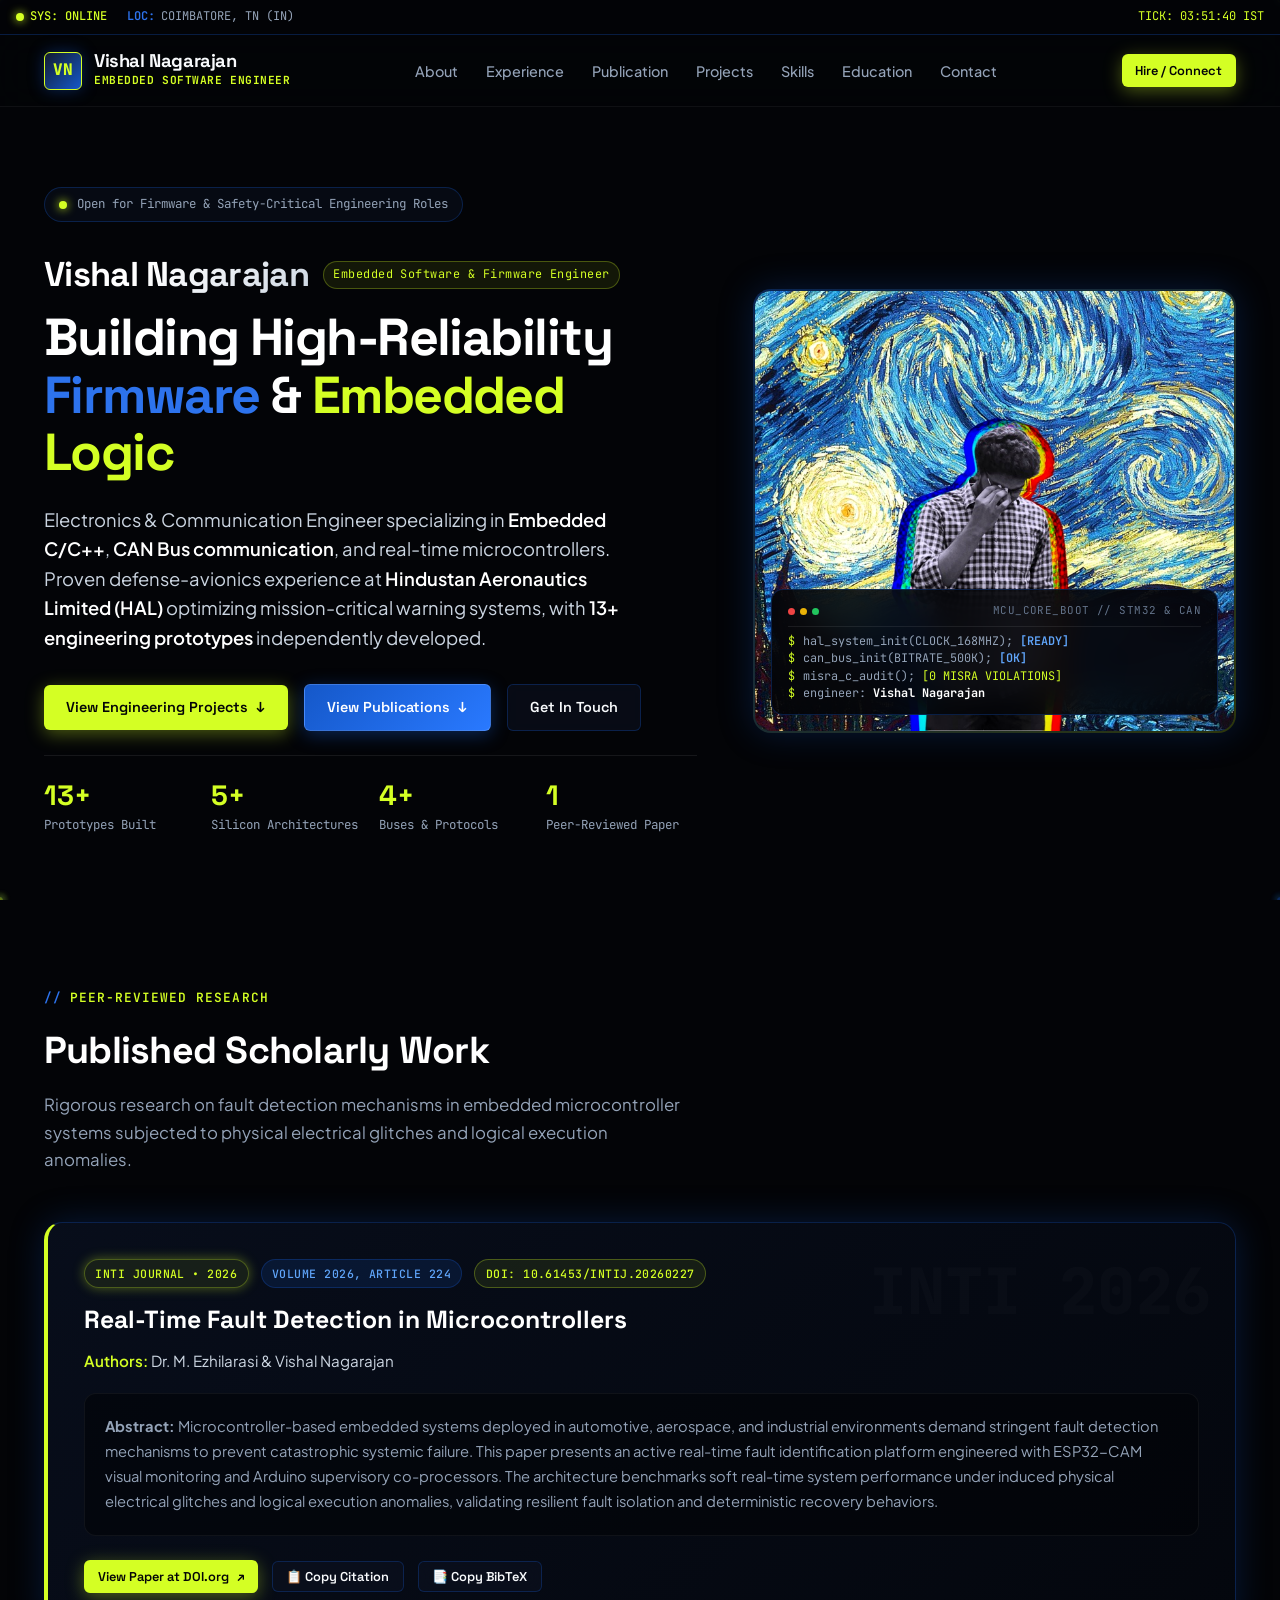
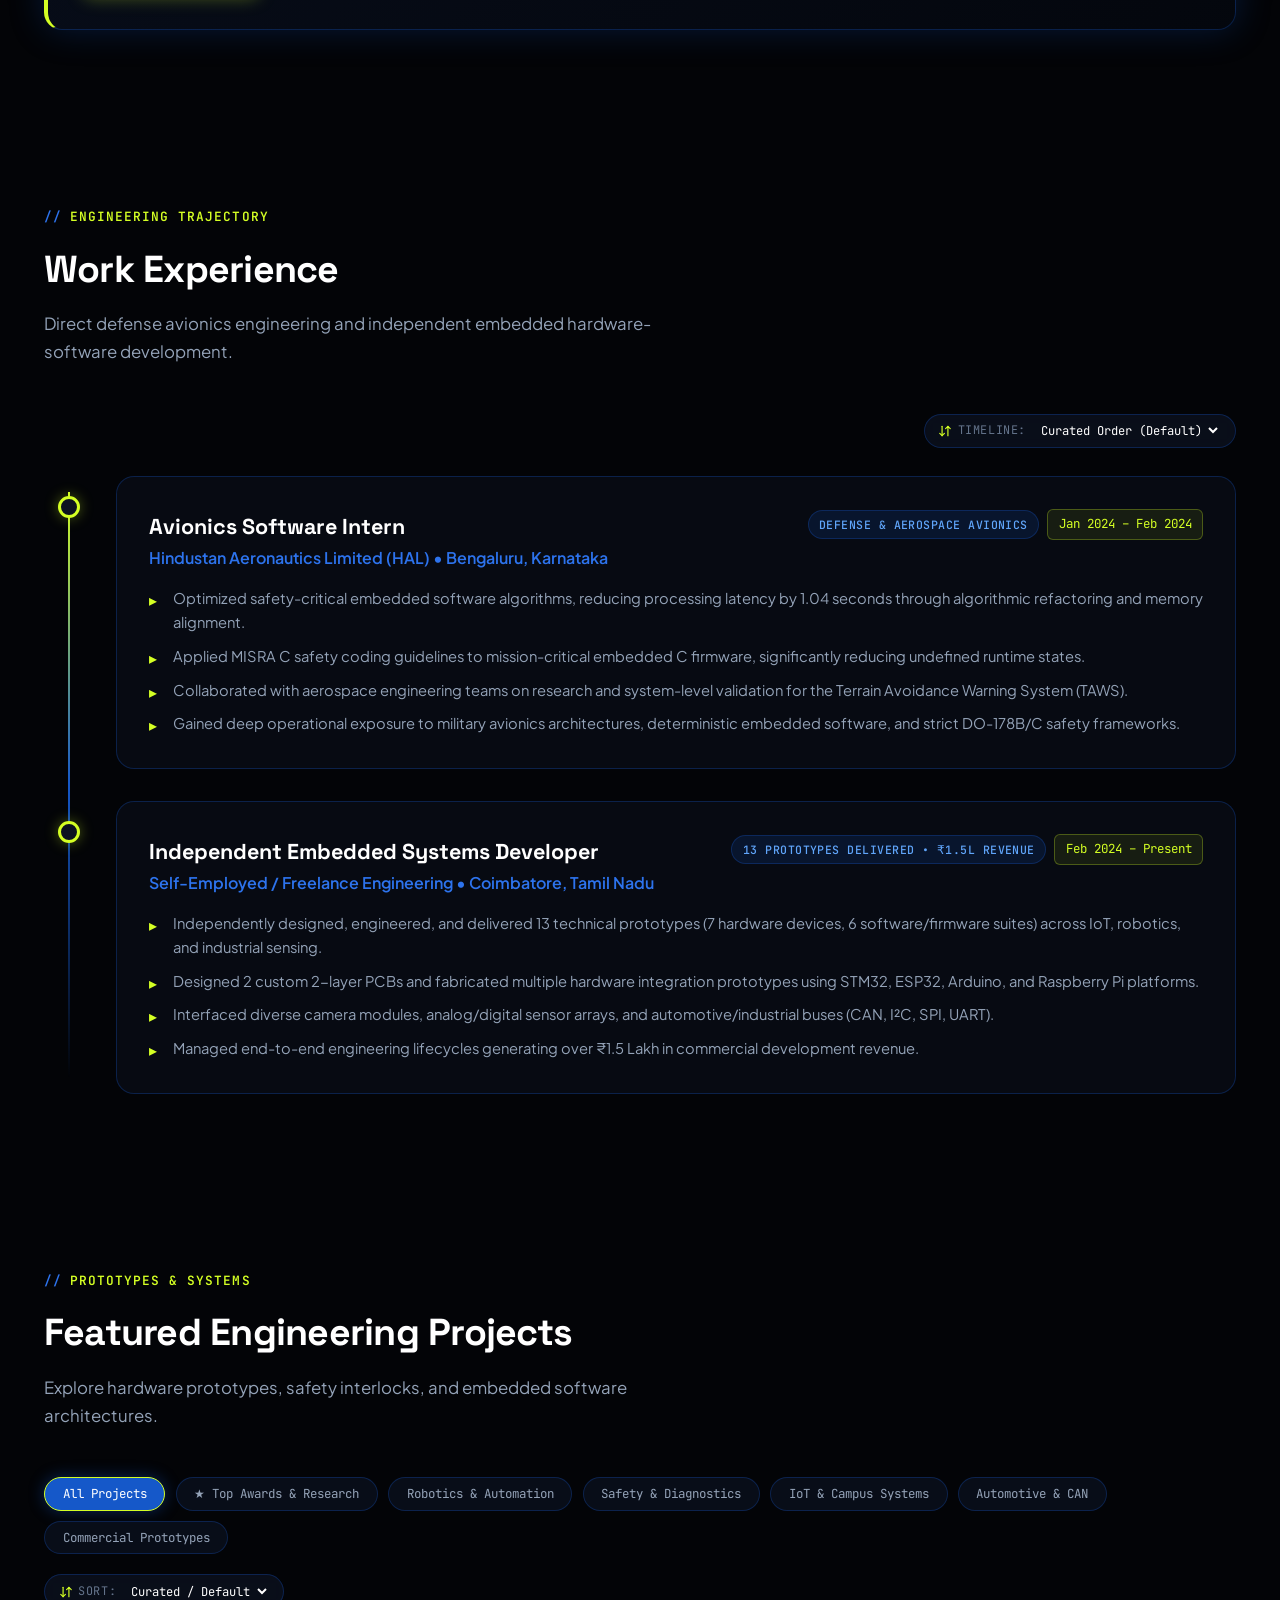
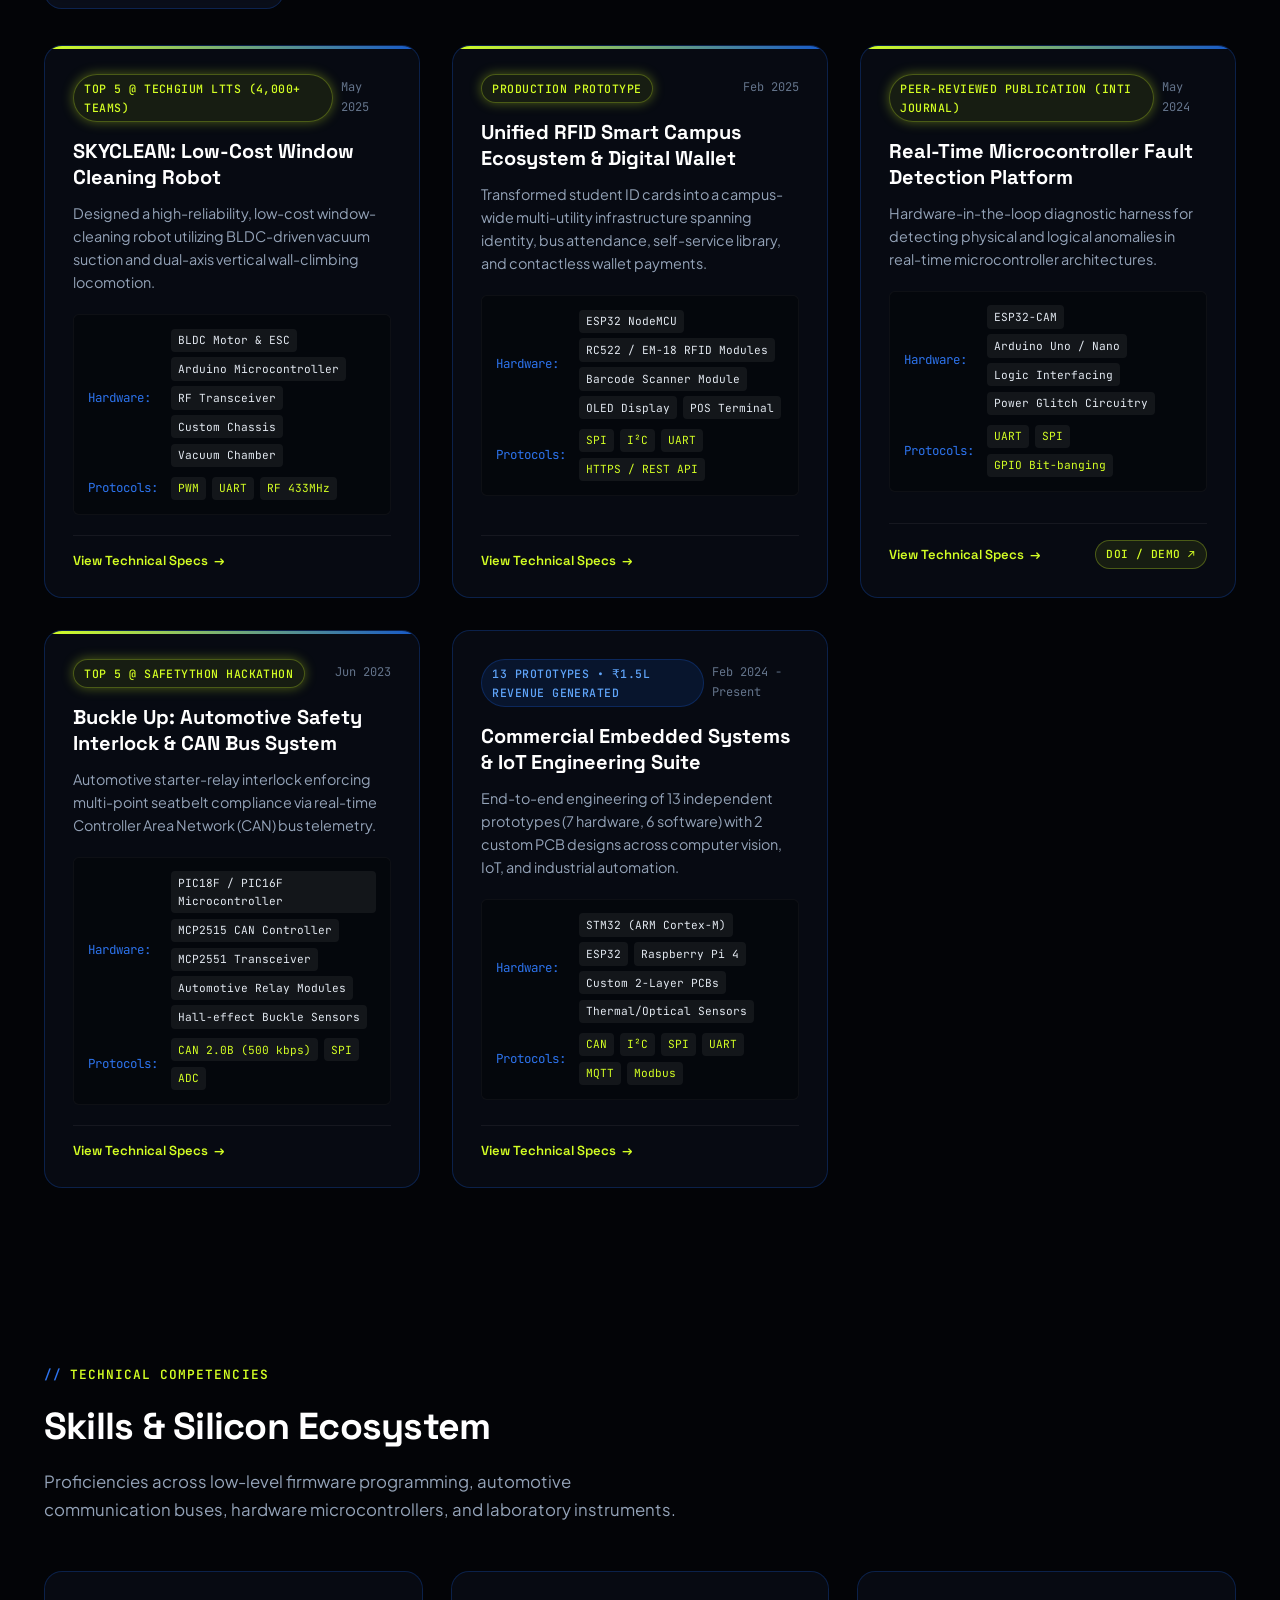
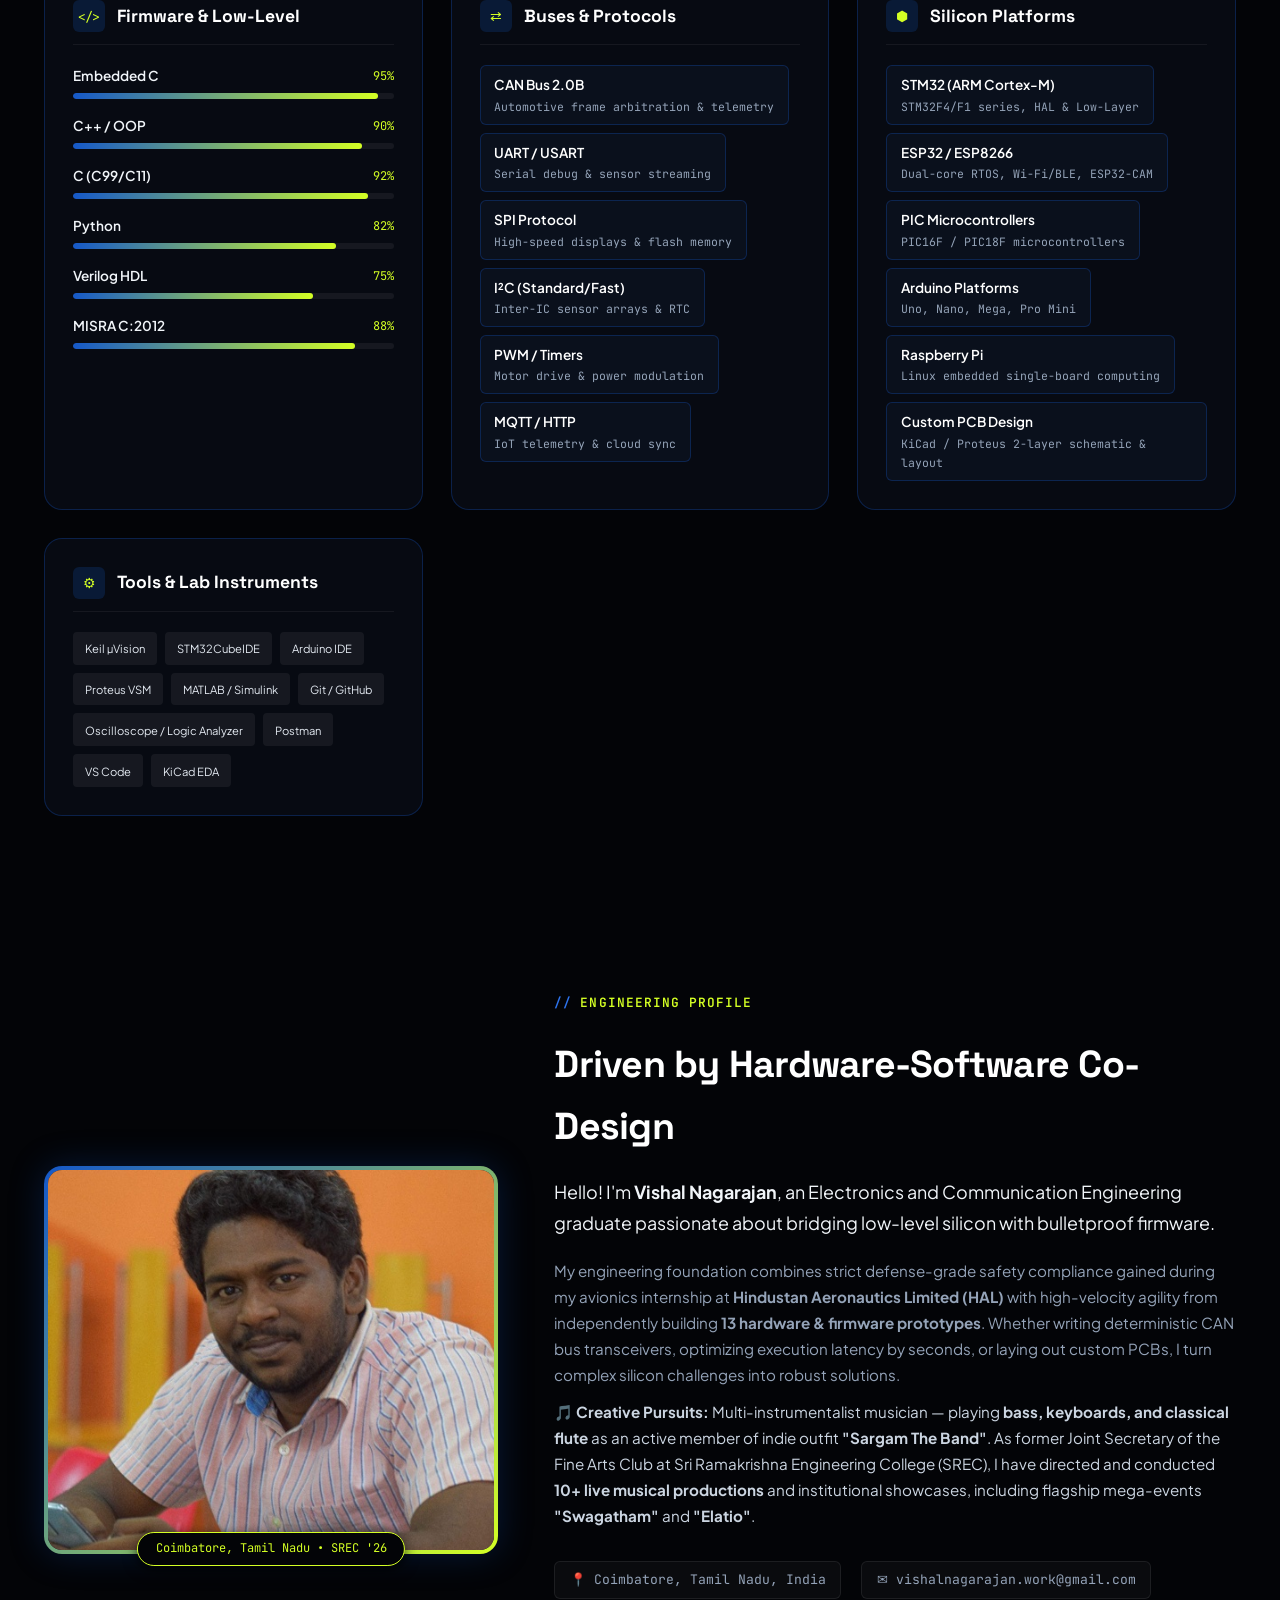
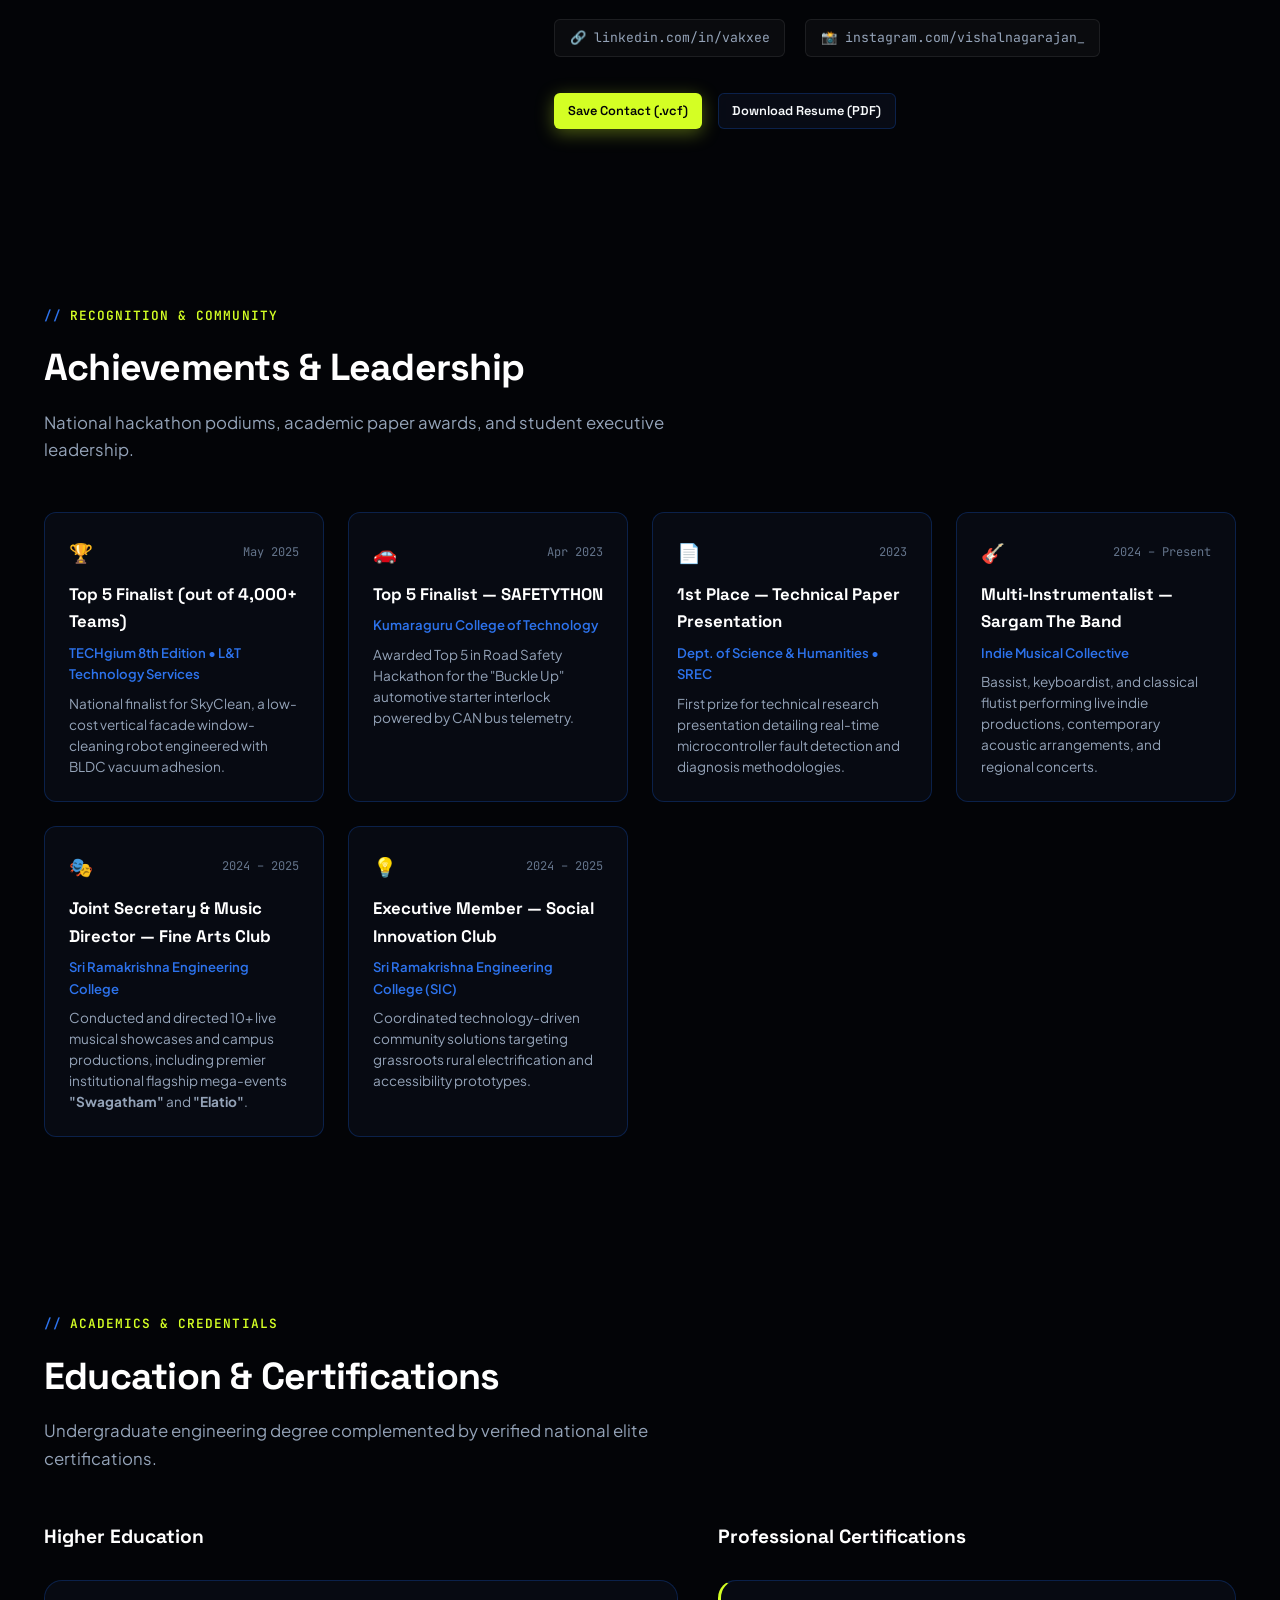
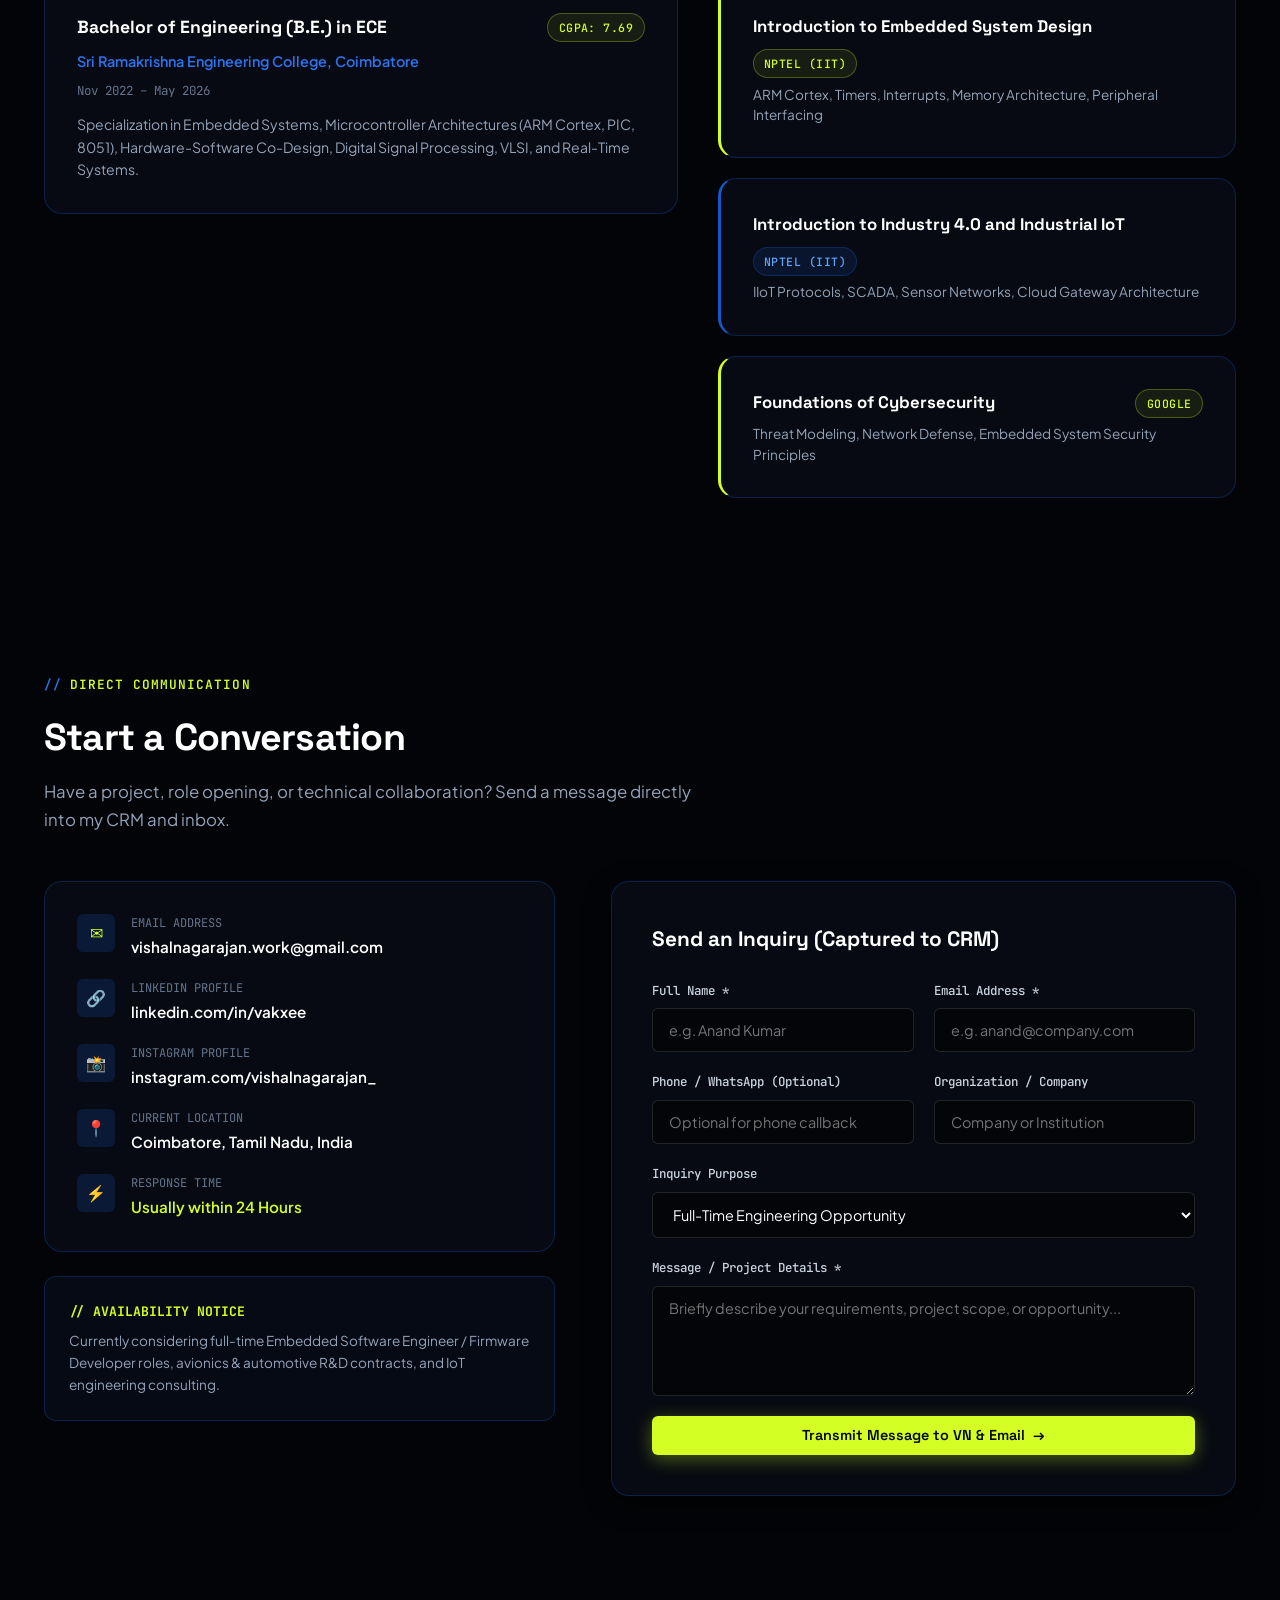
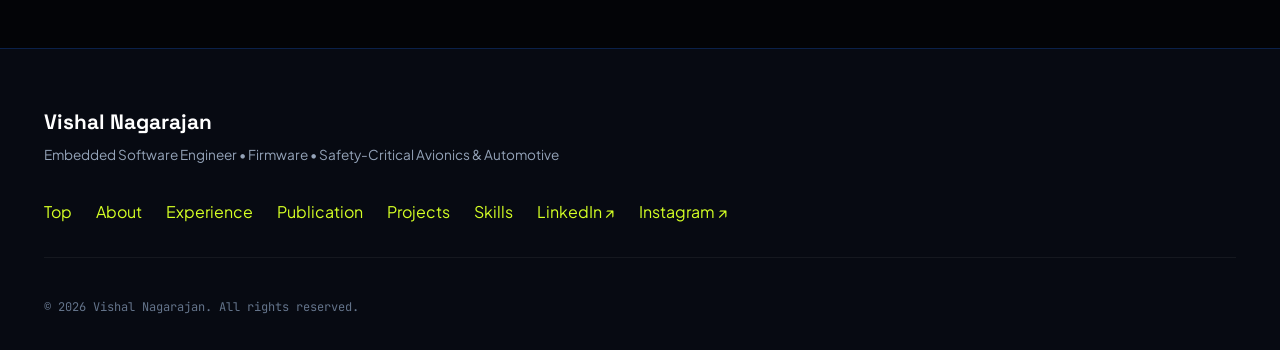
==== commit 265424d8: "Add reordering for projects and work experience with drag-and-drop and sort controls" ====
--- a/index.html
+++ b/index.html
@@ -291,6 +291,19 @@
           </p>
         </div>
 
+        <div class="experience-controls-wrapper">
+          <div class="timeline-sort-control">
+            <label for="experience-sort-select" class="sort-label">
+              <svg width="14" height="14" viewBox="0 0 24 24" fill="none" stroke="currentColor" stroke-width="2" stroke-linecap="round" stroke-linejoin="round"><path d="m3 16 4 4 4-4"/><path d="M7 20V4"/><path d="m21 8-4-4-4 4"/><path d="M17 4v16"/></svg>
+              Timeline:
+            </label>
+            <select id="experience-sort-select" class="sort-select" title="Reorder work experience view">
+              <option value="curated">Curated Order (Default)</option>
+              <option value="reverse">Reverse Order</option>
+            </select>
+          </div>
+        </div>
+
         <div class="timeline" id="experience-container">
           <!-- Dynamically populated by js/app.js -->
         </div>
@@ -310,14 +323,29 @@
           </p>
         </div>
 
-        <div class="projects-filter-bar">
-          <button class="filter-btn active" data-filter="all">All Projects</button>
-          <button class="filter-btn" data-filter="featured">★ Top Awards &amp; Research</button>
-          <button class="filter-btn" data-filter="robotics">Robotics &amp; Automation</button>
-          <button class="filter-btn" data-filter="safety">Safety &amp; Diagnostics</button>
-          <button class="filter-btn" data-filter="iot">IoT &amp; Campus Systems</button>
-          <button class="filter-btn" data-filter="automotive">Automotive &amp; CAN</button>
-          <button class="filter-btn" data-filter="freelance">Commercial Prototypes</button>
+        <div class="projects-controls-wrapper">
+          <div class="projects-filter-bar">
+            <button class="filter-btn active" data-filter="all">All Projects</button>
+            <button class="filter-btn" data-filter="featured">★ Top Awards &amp; Research</button>
+            <button class="filter-btn" data-filter="robotics">Robotics &amp; Automation</button>
+            <button class="filter-btn" data-filter="safety">Safety &amp; Diagnostics</button>
+            <button class="filter-btn" data-filter="iot">IoT &amp; Campus Systems</button>
+            <button class="filter-btn" data-filter="automotive">Automotive &amp; CAN</button>
+            <button class="filter-btn" data-filter="freelance">Commercial Prototypes</button>
+          </div>
+
+          <div class="projects-sort-control">
+            <label for="projects-sort-select" class="sort-label">
+              <svg width="14" height="14" viewBox="0 0 24 24" fill="none" stroke="currentColor" stroke-width="2" stroke-linecap="round" stroke-linejoin="round"><path d="m3 16 4 4 4-4"/><path d="M7 20V4"/><path d="m21 8-4-4-4 4"/><path d="M17 4v16"/></svg>
+              Sort:
+            </label>
+            <select id="projects-sort-select" class="sort-select" title="Reorder projects view">
+              <option value="curated">Curated / Default</option>
+              <option value="newest">Newest First</option>
+              <option value="oldest">Oldest First</option>
+              <option value="title-asc">Title (A → Z)</option>
+            </select>
+          </div>
         </div>
 
         <div class="projects-grid" id="projects-container">
@@ -1027,13 +1055,16 @@
             <div class="admin-card">
               <div class="admin-card-title">
                 <span>Existing Work Experience</span>
-                <span style="font-size: 0.75rem; color: var(--text-dim); font-family: var(--font-mono);">Live Timeline
-                  Sync</span>
+                <div style="display: flex; gap: 0.5rem; align-items: center; flex-wrap: wrap;">
+                  <span class="badge badge-lime" style="font-size: 0.7rem;">⠿ Drag or ▲ / ▼ to reorder</span>
+                  <span style="font-size: 0.75rem; color: var(--text-dim); font-family: var(--font-mono);">Live Timeline Sync</span>
+                </div>
               </div>
               <div class="crm-table-container">
                 <table class="admin-table">
                   <thead>
                     <tr>
+                      <th style="width: 85px; text-align: center;">Order</th>
                       <th>Role &amp; Organization</th>
                       <th>Period</th>
                       <th>Domain Badge</th>
@@ -1151,14 +1182,17 @@
             <div class="admin-card">
               <div class="admin-card-title">
                 <span>Existing Portfolio Projects</span>
-                <span style="font-size: 0.75rem; color: var(--text-dim); font-family: var(--font-mono);">Live DOM
-                  Sync</span>
+                <div style="display: flex; gap: 0.5rem; align-items: center; flex-wrap: wrap;">
+                  <span class="badge badge-lime" style="font-size: 0.7rem;">⠿ Drag or ▲ / ▼ to reorder</span>
+                  <span style="font-size: 0.75rem; color: var(--text-dim); font-family: var(--font-mono);">Live DOM Sync</span>
+                </div>
               </div>
 
               <div class="crm-table-container">
                 <table class="admin-table">
                   <thead>
                     <tr>
+                      <th style="width: 85px; text-align: center;">Order</th>
                       <th>Project Title</th>
                       <th>Category</th>
                       <th>Date</th>
@@ -1579,6 +1613,10 @@
                   <span>💾 Download Full Backup (JSON)</span>
                 </button>
 
+                <button class="btn btn-cobalt btn-sm" onclick="exportProjectsDataJs()">
+                  <span>📄 Export Updated projects-data.js</span>
+                </button>
+
                 <label class="btn btn-outline btn-sm" style="margin-bottom: 0; cursor: pointer;">
                   <span>📂 Restore from Backup (JSON)</span>
                   <input type="file" accept=".json" onchange="importSystemBackup(event)" style="display: none;">
--- a/css/style.css
+++ b/css/style.css
@@ -914,12 +914,79 @@
 /* ==========================================================================
    PROJECTS SECTION & FILTER
    ========================================================================== */
+.projects-controls-wrapper {
+  display: flex;
+  align-items: center;
+  justify-content: space-between;
+  flex-wrap: wrap;
+  gap: 1.25rem;
+  margin-bottom: 2.25rem;
+}
+
 .projects-filter-bar {
   display: flex;
   align-items: center;
   gap: 0.65rem;
   flex-wrap: wrap;
-  margin-bottom: 2.25rem;
+  margin-bottom: 0;
+}
+
+.projects-sort-control,
+.timeline-sort-control {
+  display: inline-flex;
+  align-items: center;
+  gap: 0.5rem;
+  background: rgba(12, 18, 32, 0.75);
+  border: 1px solid var(--cobalt-border);
+  padding: 0.35rem 0.85rem;
+  border-radius: var(--radius-full);
+  backdrop-filter: blur(8px);
+  transition: all var(--transition-fast);
+}
+
+.projects-sort-control:hover,
+.timeline-sort-control:hover {
+  border-color: var(--acid-lime);
+  box-shadow: 0 0 12px rgba(212, 255, 36, 0.15);
+}
+
+.sort-label {
+  display: inline-flex;
+  align-items: center;
+  gap: 0.35rem;
+  color: var(--text-dim);
+  font-family: var(--font-mono);
+  font-size: 0.74rem;
+  text-transform: uppercase;
+  letter-spacing: 0.05em;
+  margin: 0;
+  user-select: none;
+}
+
+.sort-label svg {
+  color: var(--acid-lime);
+}
+
+.sort-select {
+  background: transparent;
+  border: none;
+  color: #fff;
+  font-family: var(--font-mono);
+  font-size: 0.76rem;
+  cursor: pointer;
+  outline: none;
+  padding: 0.1rem 0.2rem;
+}
+
+.sort-select option {
+  background: #090e1a;
+  color: #f1f5f9;
+}
+
+.experience-controls-wrapper {
+  display: flex;
+  justify-content: flex-end;
+  margin-bottom: 1.75rem;
 }
 
 .filter-btn {
@@ -1681,6 +1748,80 @@
 
 .admin-table tr:hover td {
   background: rgba(21, 88, 201, 0.05);
+}
+
+/* Table Drag & Drop and Reorder Controls */
+.draggable-row {
+  cursor: default;
+  transition: background 0.15s ease, opacity 0.15s ease;
+}
+
+.draggable-row.is-dragging {
+  opacity: 0.35;
+  background: rgba(21, 88, 201, 0.25) !important;
+}
+
+.draggable-row.drag-over-top td {
+  border-top: 2px solid var(--acid-lime) !important;
+}
+
+.draggable-row.drag-over-bottom td {
+  border-bottom: 2px solid var(--acid-lime) !important;
+}
+
+.drag-handle {
+  cursor: grab;
+  color: var(--text-dim);
+  font-size: 1.15rem;
+  user-select: none;
+  line-height: 1;
+  transition: color var(--transition-fast), transform var(--transition-fast);
+}
+
+.drag-handle:hover {
+  color: var(--acid-lime) !important;
+  transform: scale(1.15);
+}
+
+.draggable-row:active .drag-handle {
+  cursor: grabbing;
+}
+
+.reorder-btn {
+  background: rgba(255, 255, 255, 0.05);
+  border: 1px solid rgba(255, 255, 255, 0.12);
+  color: #cbd5e1;
+  border-radius: var(--radius-sm);
+  padding: 0.2rem 0.35rem;
+  font-size: 0.68rem;
+  line-height: 1;
+  cursor: pointer;
+  transition: all var(--transition-fast);
+}
+
+.reorder-btn:hover:not(:disabled) {
+  border-color: var(--acid-lime);
+  color: var(--acid-lime);
+  background: rgba(212, 255, 36, 0.15);
+  transform: translateY(-1px);
+}
+
+.reorder-btn:disabled {
+  opacity: 0.2;
+  cursor: not-allowed;
+}
+
+.order-badge {
+  display: inline-block;
+  min-width: 22px;
+  font-family: var(--font-mono);
+  font-size: 0.72rem;
+  color: var(--acid-lime);
+  background: rgba(212, 255, 36, 0.08);
+  border: 1px solid rgba(212, 255, 36, 0.25);
+  border-radius: 4px;
+  padding: 2px 5px;
+  text-align: center;
 }
 
 /* Status Badges */
